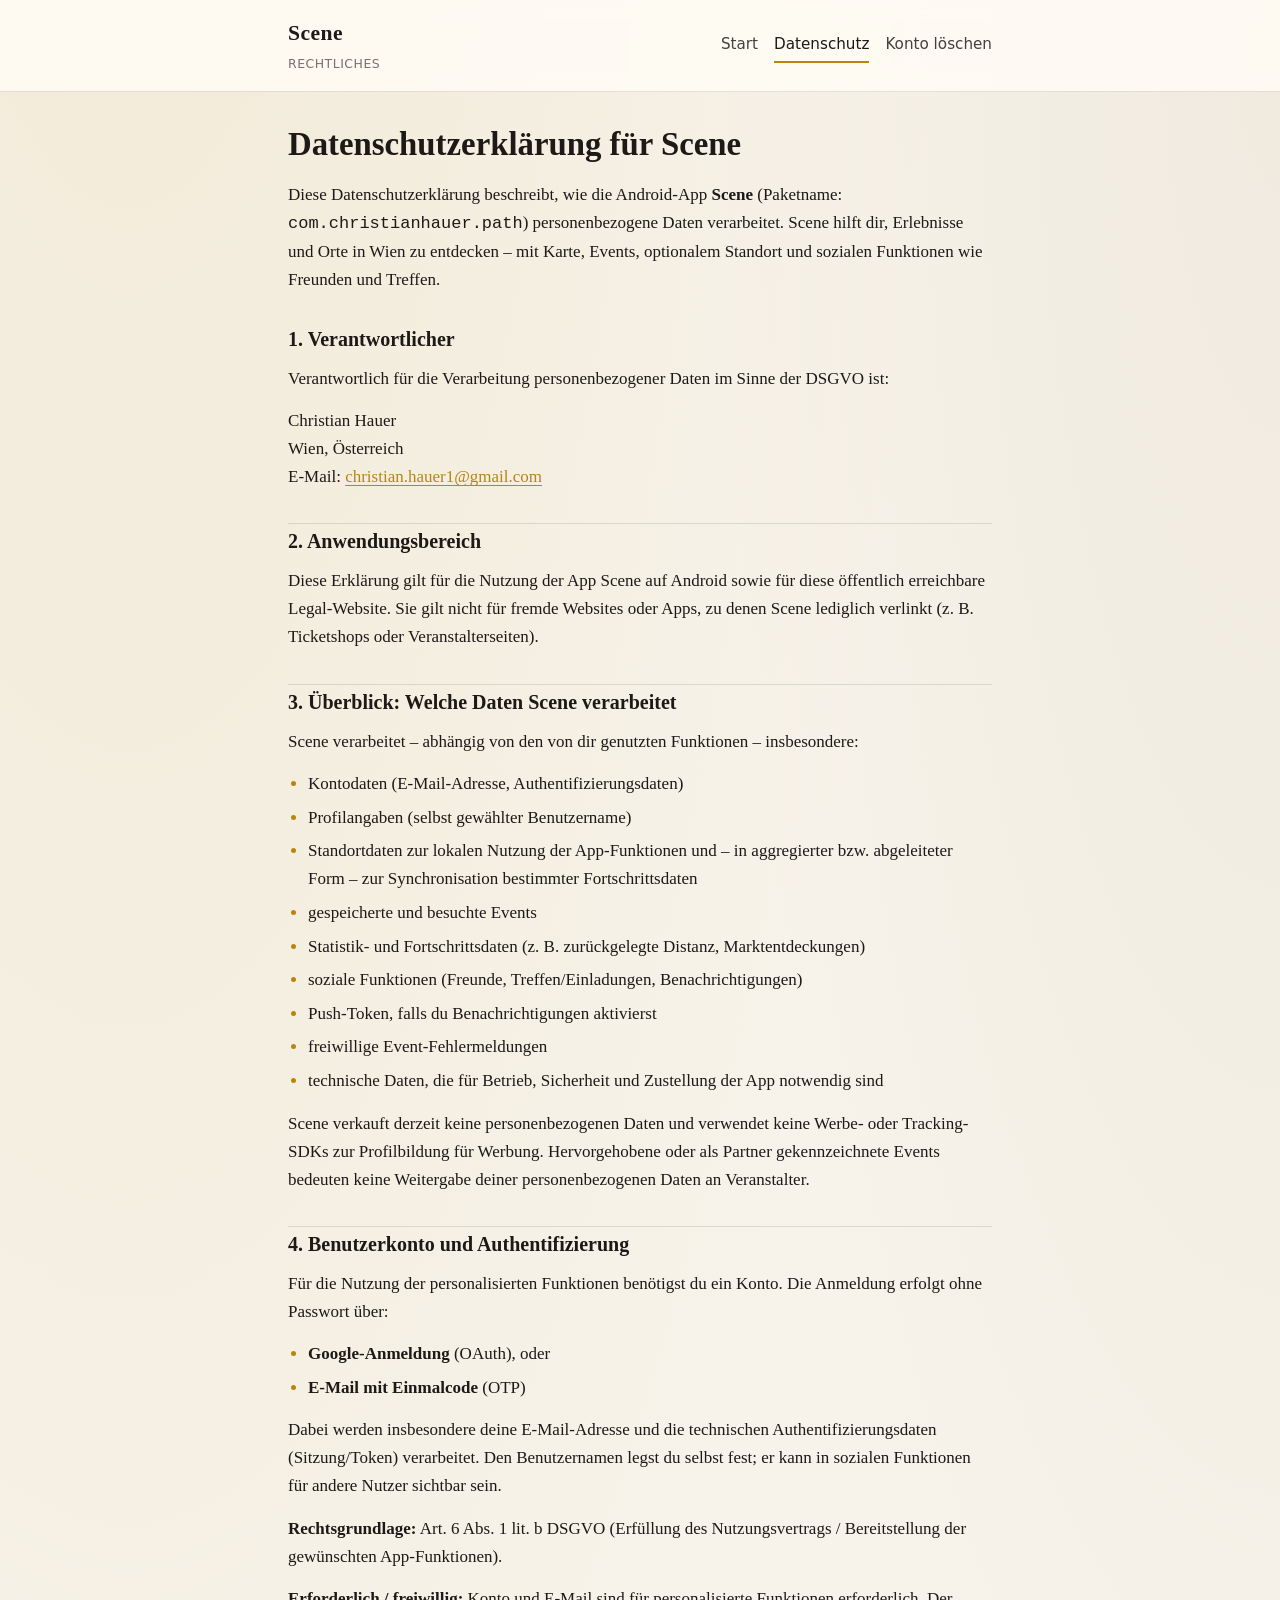
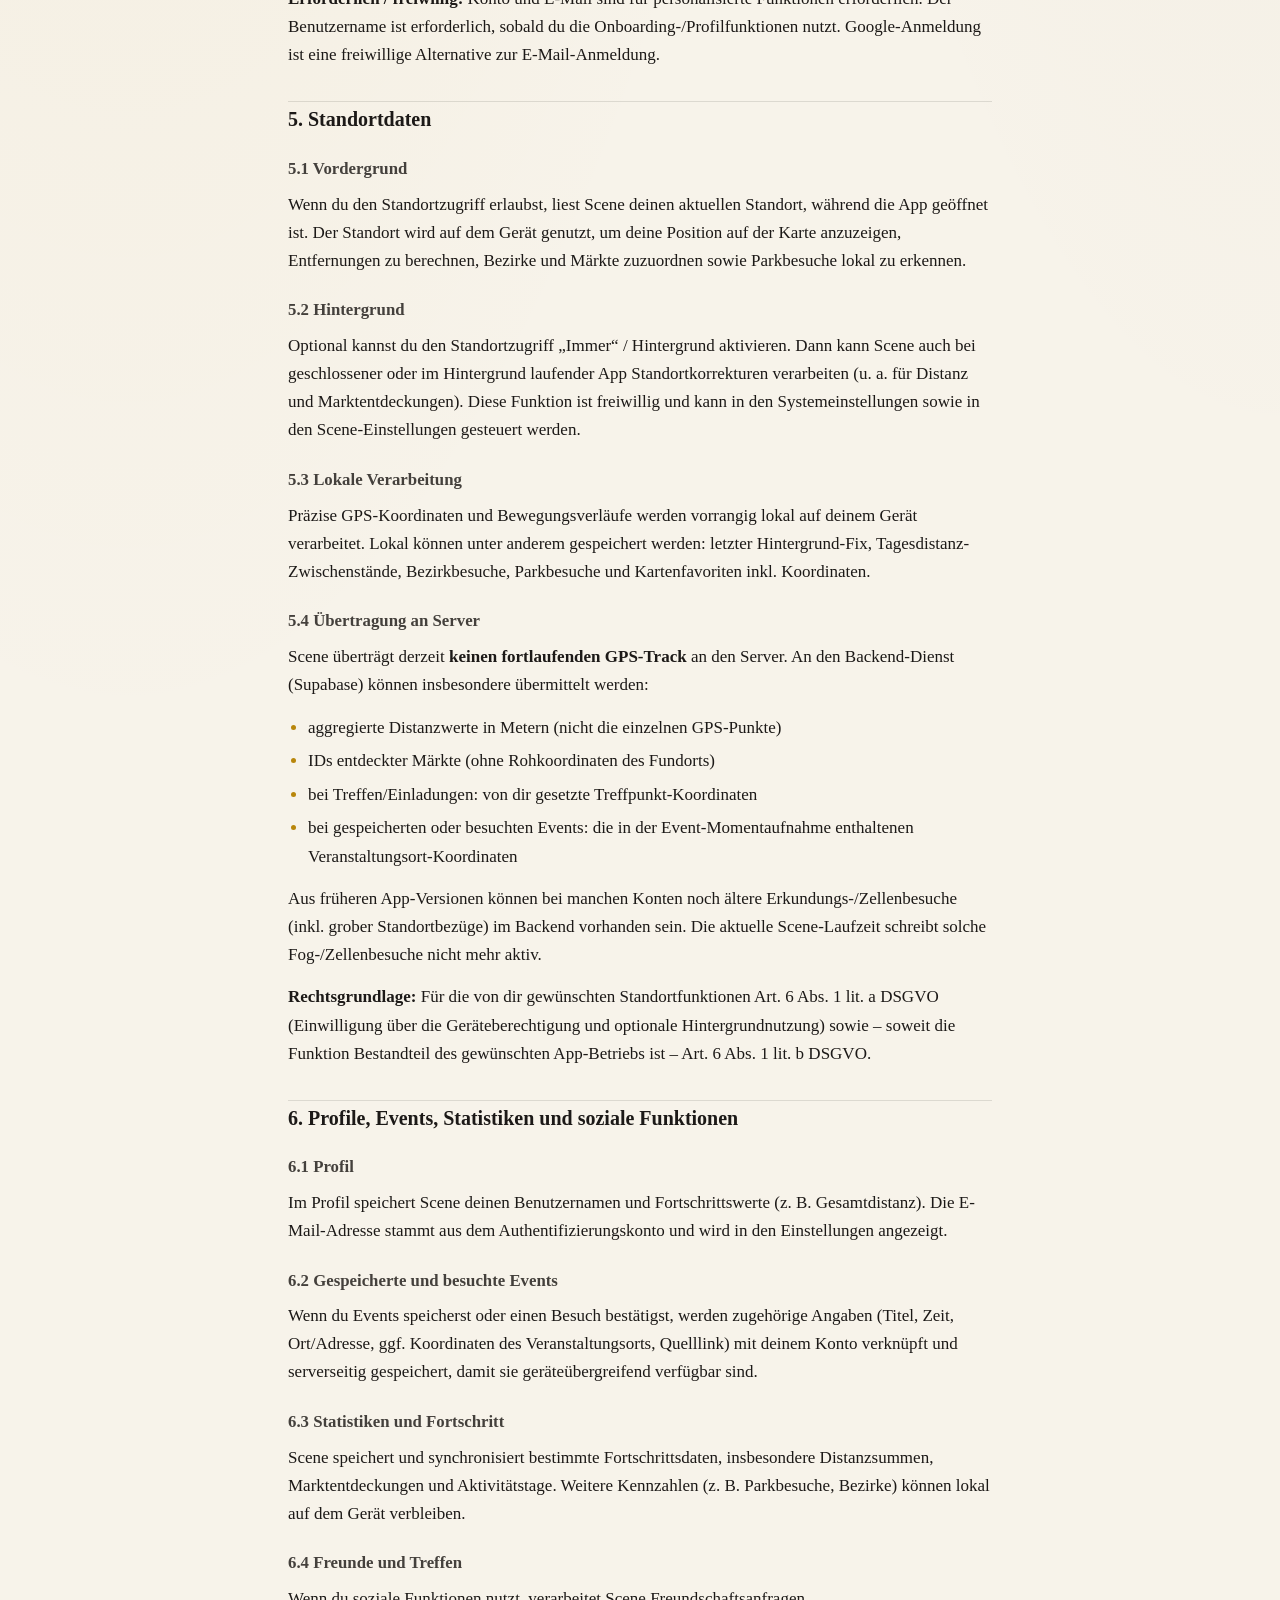
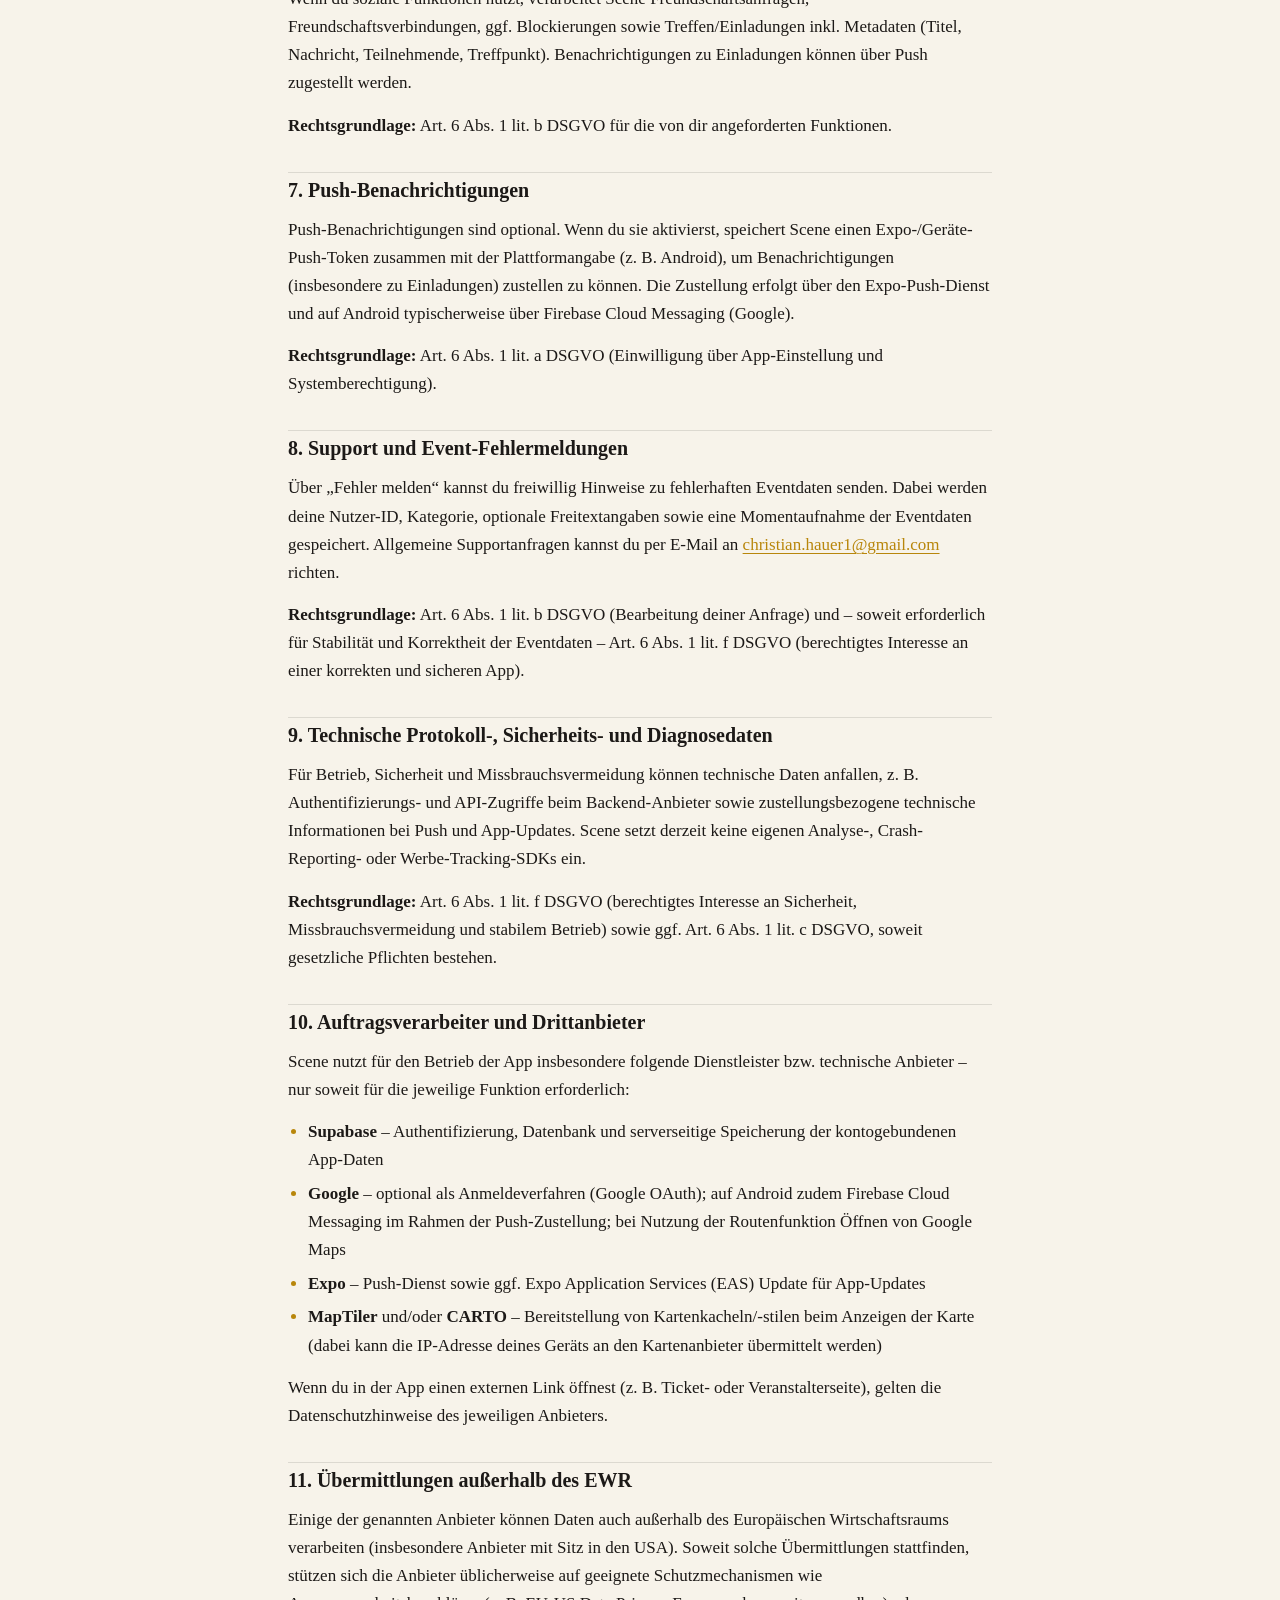
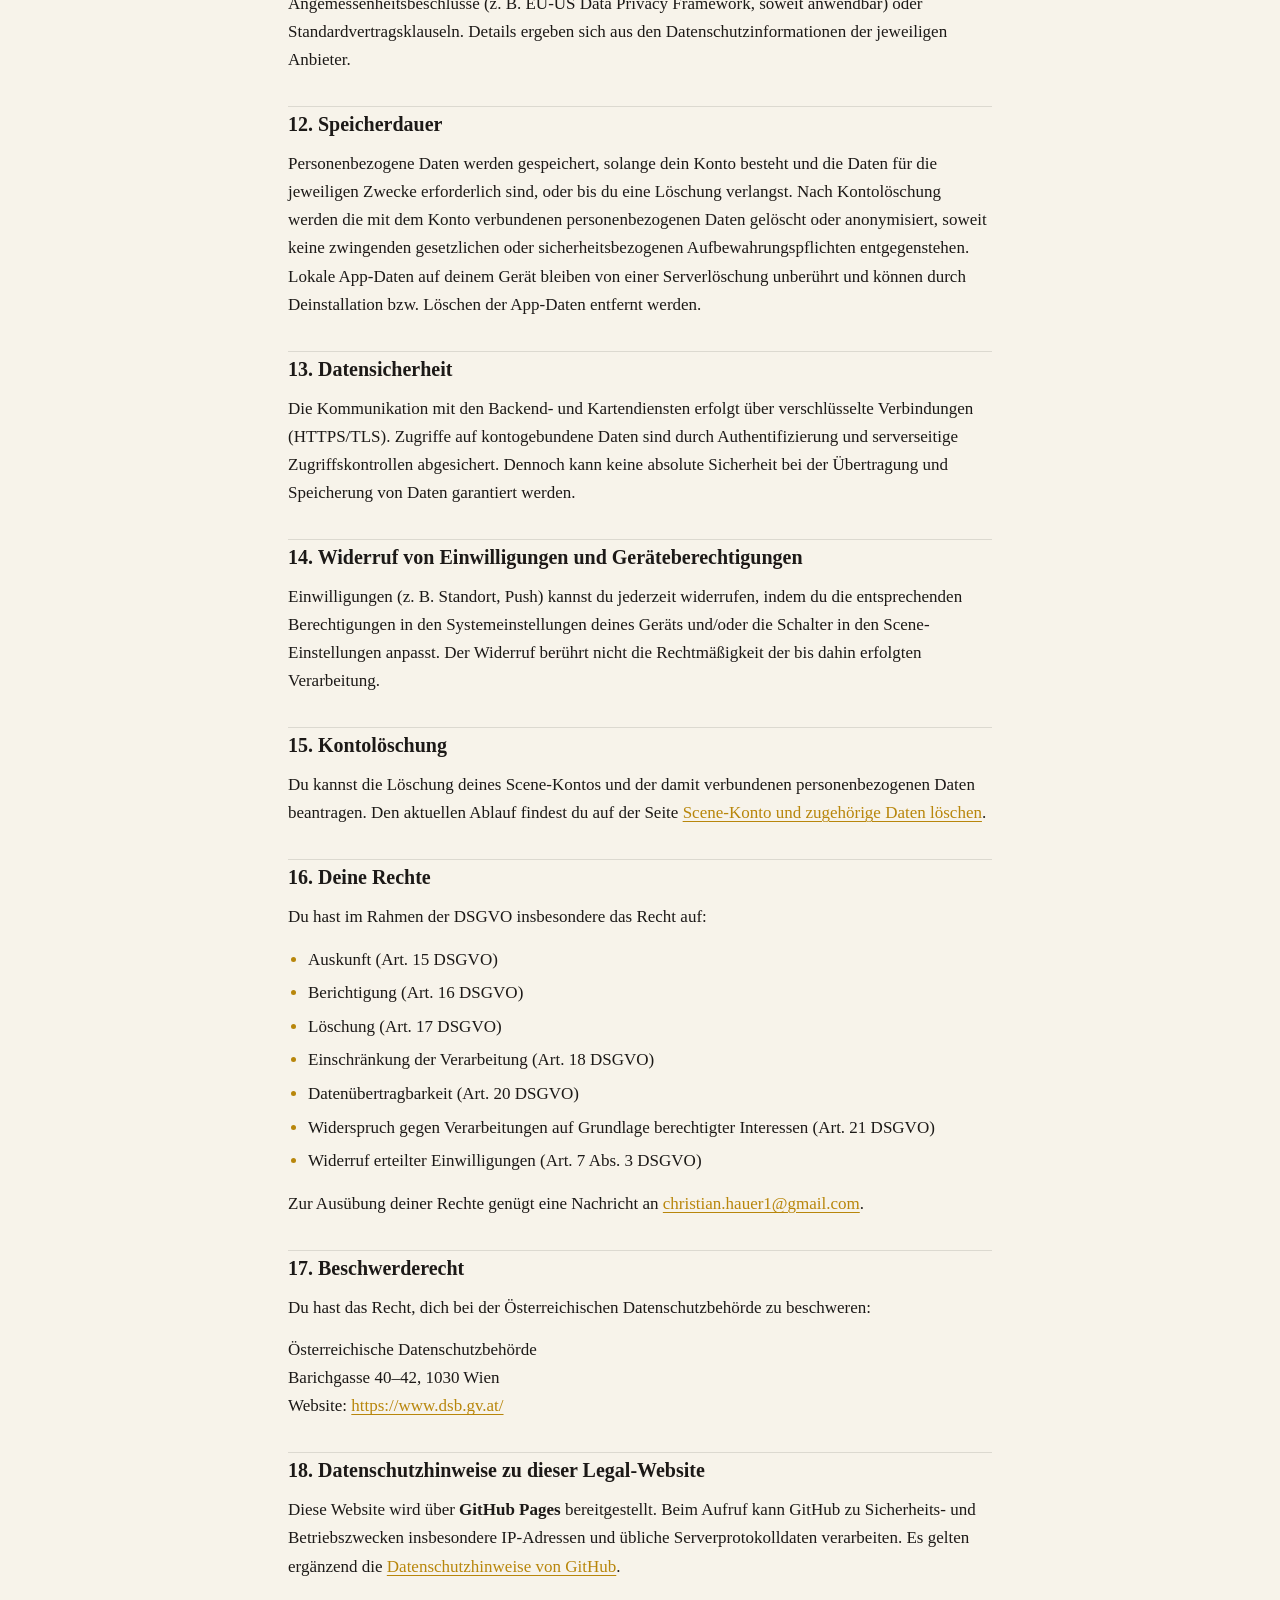
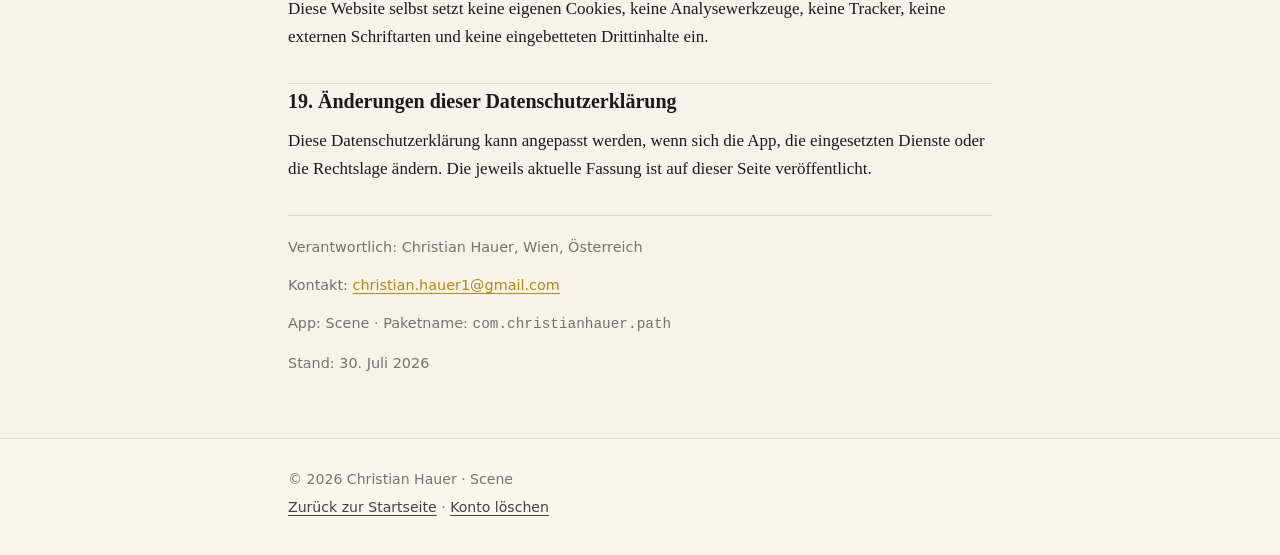
==== datenschutz/index.html @ b371e94b "docs: publish Scene legal pages Co-authored-by: Cursor <cursoragent@cursor.com>" ====
<!DOCTYPE html>
<html lang="de">
<head>
  <meta charset="utf-8">
  <meta name="viewport" content="width=device-width, initial-scale=1">
  <meta name="description" content="Datenschutzerklärung für die Android-App Scene von Christian Hauer.">
  <title>Datenschutzerklärung für Scene</title>
  <link rel="stylesheet" href="../styles.css">
</head>
<body>
  <a class="skip-link" href="#inhalt">Zum Inhalt springen</a>
  <header class="site-header">
    <div class="site-header-inner">
      <a class="brand" href="../">
        <span class="brand-name">Scene</span>
        <span class="brand-tag">Rechtliches</span>
      </a>
      <nav class="nav" aria-label="Hauptnavigation">
        <a href="../">Start</a>
        <a href="./" aria-current="page">Datenschutz</a>
        <a href="../konto-loeschen/">Konto löschen</a>
      </nav>
    </div>
  </header>

  <main id="inhalt">
    <div class="main-inner prose">
      <h1>Datenschutzerklärung für Scene</h1>

      <p>
        Diese Datenschutzerklärung beschreibt, wie die Android-App <strong>Scene</strong>
        (Paketname: <code>com.christianhauer.path</code>) personenbezogene Daten verarbeitet.
        Scene hilft dir, Erlebnisse und Orte in Wien zu entdecken – mit Karte, Events,
        optionalem Standort und sozialen Funktionen wie Freunden und Treffen.
      </p>

      <h2>1. Verantwortlicher</h2>
      <p>
        Verantwortlich für die Verarbeitung personenbezogener Daten im Sinne der DSGVO ist:
      </p>
      <p>
        Christian Hauer<br>
        Wien, Österreich<br>
        E-Mail:
        <a href="mailto:christian.hauer1@gmail.com">christian.hauer1@gmail.com</a>
      </p>

      <h2>2. Anwendungsbereich</h2>
      <p>
        Diese Erklärung gilt für die Nutzung der App Scene auf Android sowie für diese
        öffentlich erreichbare Legal-Website. Sie gilt nicht für fremde Websites oder Apps,
        zu denen Scene lediglich verlinkt (z.&nbsp;B. Ticketshops oder Veranstalterseiten).
      </p>

      <h2>3. Überblick: Welche Daten Scene verarbeitet</h2>
      <p>Scene verarbeitet – abhängig von den von dir genutzten Funktionen – insbesondere:</p>
      <ul>
        <li>Kontodaten (E-Mail-Adresse, Authentifizierungsdaten)</li>
        <li>Profilangaben (selbst gewählter Benutzername)</li>
        <li>Standortdaten zur lokalen Nutzung der App-Funktionen und – in aggregierter bzw. abgeleiteter Form – zur Synchronisation bestimmter Fortschrittsdaten</li>
        <li>gespeicherte und besuchte Events</li>
        <li>Statistik- und Fortschrittsdaten (z.&nbsp;B. zurückgelegte Distanz, Marktentdeckungen)</li>
        <li>soziale Funktionen (Freunde, Treffen/Einladungen, Benachrichtigungen)</li>
        <li>Push-Token, falls du Benachrichtigungen aktivierst</li>
        <li>freiwillige Event-Fehlermeldungen</li>
        <li>technische Daten, die für Betrieb, Sicherheit und Zustellung der App notwendig sind</li>
      </ul>
      <p>
        Scene verkauft derzeit keine personenbezogenen Daten und verwendet keine
        Werbe- oder Tracking-SDKs zur Profilbildung für Werbung. Hervorgehobene oder als
        Partner gekennzeichnete Events bedeuten keine Weitergabe deiner personenbezogenen
        Daten an Veranstalter.
      </p>

      <h2>4. Benutzerkonto und Authentifizierung</h2>
      <p>
        Für die Nutzung der personalisierten Funktionen benötigst du ein Konto. Die Anmeldung
        erfolgt ohne Passwort über:
      </p>
      <ul>
        <li><strong>Google-Anmeldung</strong> (OAuth), oder</li>
        <li><strong>E-Mail mit Einmalcode</strong> (OTP)</li>
      </ul>
      <p>
        Dabei werden insbesondere deine E-Mail-Adresse und die technischen
        Authentifizierungsdaten (Sitzung/Token) verarbeitet. Den Benutzernamen legst du selbst
        fest; er kann in sozialen Funktionen für andere Nutzer sichtbar sein.
      </p>
      <p>
        <strong>Rechtsgrundlage:</strong> Art.&nbsp;6 Abs.&nbsp;1 lit.&nbsp;b DSGVO (Erfüllung des
        Nutzungsvertrags / Bereitstellung der gewünschten App-Funktionen).
      </p>
      <p>
        <strong>Erforderlich / freiwillig:</strong> Konto und E-Mail sind für personalisierte
        Funktionen erforderlich. Der Benutzername ist erforderlich, sobald du die
        Onboarding-/Profilfunktionen nutzt. Google-Anmeldung ist eine freiwillige Alternative
        zur E-Mail-Anmeldung.
      </p>

      <h2>5. Standortdaten</h2>
      <h3>5.1 Vordergrund</h3>
      <p>
        Wenn du den Standortzugriff erlaubst, liest Scene deinen aktuellen Standort, während
        die App geöffnet ist. Der Standort wird auf dem Gerät genutzt, um deine Position auf
        der Karte anzuzeigen, Entfernungen zu berechnen, Bezirke und Märkte zuzuordnen sowie
        Parkbesuche lokal zu erkennen.
      </p>
      <h3>5.2 Hintergrund</h3>
      <p>
        Optional kannst du den Standortzugriff „Immer“ / Hintergrund aktivieren. Dann kann
        Scene auch bei geschlossener oder im Hintergrund laufender App Standortkorrekturen
        verarbeiten (u.&nbsp;a. für Distanz und Marktentdeckungen). Diese Funktion ist
        freiwillig und kann in den Systemeinstellungen sowie in den Scene-Einstellungen
        gesteuert werden.
      </p>
      <h3>5.3 Lokale Verarbeitung</h3>
      <p>
        Präzise GPS-Koordinaten und Bewegungsverläufe werden vorrangig lokal auf deinem Gerät
        verarbeitet. Lokal können unter anderem gespeichert werden: letzter Hintergrund-Fix,
        Tagesdistanz-Zwischenstände, Bezirkbesuche, Parkbesuche und Kartenfavoriten inkl.
        Koordinaten.
      </p>
      <h3>5.4 Übertragung an Server</h3>
      <p>
        Scene überträgt derzeit <strong>keinen fortlaufenden GPS-Track</strong> an den Server.
        An den Backend-Dienst (Supabase) können insbesondere übermittelt werden:
      </p>
      <ul>
        <li>aggregierte Distanzwerte in Metern (nicht die einzelnen GPS-Punkte)</li>
        <li>IDs entdeckter Märkte (ohne Rohkoordinaten des Fundorts)</li>
        <li>bei Treffen/Einladungen: von dir gesetzte Treffpunkt-Koordinaten</li>
        <li>bei gespeicherten oder besuchten Events: die in der Event-Momentaufnahme enthaltenen Veranstaltungsort-Koordinaten</li>
      </ul>
      <p>
        Aus früheren App-Versionen können bei manchen Konten noch ältere
        Erkundungs-/Zellenbesuche (inkl. grober Standortbezüge) im Backend vorhanden sein.
        Die aktuelle Scene-Laufzeit schreibt solche Fog-/Zellenbesuche nicht mehr aktiv.
      </p>
      <p>
        <strong>Rechtsgrundlage:</strong> Für die von dir gewünschten Standortfunktionen
        Art.&nbsp;6 Abs.&nbsp;1 lit.&nbsp;a DSGVO (Einwilligung über die Geräteberechtigung und
        optionale Hintergrundnutzung) sowie – soweit die Funktion Bestandteil des gewünschten
        App-Betriebs ist – Art.&nbsp;6 Abs.&nbsp;1 lit.&nbsp;b DSGVO.
      </p>

      <h2>6. Profile, Events, Statistiken und soziale Funktionen</h2>
      <h3>6.1 Profil</h3>
      <p>
        Im Profil speichert Scene deinen Benutzernamen und Fortschrittswerte (z.&nbsp;B.
        Gesamtdistanz). Die E-Mail-Adresse stammt aus dem Authentifizierungskonto und wird in
        den Einstellungen angezeigt.
      </p>
      <h3>6.2 Gespeicherte und besuchte Events</h3>
      <p>
        Wenn du Events speicherst oder einen Besuch bestätigst, werden zugehörige Angaben
        (Titel, Zeit, Ort/Adresse, ggf. Koordinaten des Veranstaltungsorts, Quelllink) mit
        deinem Konto verknüpft und serverseitig gespeichert, damit sie geräteübergreifend
        verfügbar sind.
      </p>
      <h3>6.3 Statistiken und Fortschritt</h3>
      <p>
        Scene speichert und synchronisiert bestimmte Fortschrittsdaten, insbesondere
        Distanzsummen, Marktentdeckungen und Aktivitätstage. Weitere Kennzahlen (z.&nbsp;B.
        Parkbesuche, Bezirke) können lokal auf dem Gerät verbleiben.
      </p>
      <h3>6.4 Freunde und Treffen</h3>
      <p>
        Wenn du soziale Funktionen nutzt, verarbeitet Scene Freundschaftsanfragen,
        Freundschaftsverbindungen, ggf. Blockierungen sowie Treffen/Einladungen inkl.
        Metadaten (Titel, Nachricht, Teilnehmende, Treffpunkt). Benachrichtigungen zu
        Einladungen können über Push zugestellt werden.
      </p>
      <p>
        <strong>Rechtsgrundlage:</strong> Art.&nbsp;6 Abs.&nbsp;1 lit.&nbsp;b DSGVO für die
        von dir angeforderten Funktionen.
      </p>

      <h2>7. Push-Benachrichtigungen</h2>
      <p>
        Push-Benachrichtigungen sind optional. Wenn du sie aktivierst, speichert Scene einen
        Expo-/Geräte-Push-Token zusammen mit der Plattformangabe (z.&nbsp;B. Android), um
        Benachrichtigungen (insbesondere zu Einladungen) zustellen zu können. Die
        Zustellung erfolgt über den Expo-Push-Dienst und auf Android typischerweise über
        Firebase Cloud Messaging (Google).
      </p>
      <p>
        <strong>Rechtsgrundlage:</strong> Art.&nbsp;6 Abs.&nbsp;1 lit.&nbsp;a DSGVO
        (Einwilligung über App-Einstellung und Systemberechtigung).
      </p>

      <h2>8. Support und Event-Fehlermeldungen</h2>
      <p>
        Über „Fehler melden“ kannst du freiwillig Hinweise zu fehlerhaften Eventdaten senden.
        Dabei werden deine Nutzer-ID, Kategorie, optionale Freitextangaben sowie eine
        Momentaufnahme der Eventdaten gespeichert. Allgemeine Supportanfragen kannst du per
        E-Mail an
        <a href="mailto:christian.hauer1@gmail.com">christian.hauer1@gmail.com</a>
        richten.
      </p>
      <p>
        <strong>Rechtsgrundlage:</strong> Art.&nbsp;6 Abs.&nbsp;1 lit.&nbsp;b DSGVO
        (Bearbeitung deiner Anfrage) und – soweit erforderlich für Stabilität und Korrektheit
        der Eventdaten – Art.&nbsp;6 Abs.&nbsp;1 lit.&nbsp;f DSGVO (berechtigtes Interesse an
        einer korrekten und sicheren App).
      </p>

      <h2>9. Technische Protokoll-, Sicherheits- und Diagnosedaten</h2>
      <p>
        Für Betrieb, Sicherheit und Missbrauchsvermeidung können technische Daten anfallen,
        z.&nbsp;B. Authentifizierungs- und API-Zugriffe beim Backend-Anbieter sowie
        zustellungsbezogene technische Informationen bei Push und App-Updates. Scene setzt
        derzeit keine eigenen Analyse-, Crash-Reporting- oder Werbe-Tracking-SDKs ein.
      </p>
      <p>
        <strong>Rechtsgrundlage:</strong> Art.&nbsp;6 Abs.&nbsp;1 lit.&nbsp;f DSGVO
        (berechtigtes Interesse an Sicherheit, Missbrauchsvermeidung und stabilem Betrieb)
        sowie ggf. Art.&nbsp;6 Abs.&nbsp;1 lit.&nbsp;c DSGVO, soweit gesetzliche Pflichten
        bestehen.
      </p>

      <h2>10. Auftragsverarbeiter und Drittanbieter</h2>
      <p>
        Scene nutzt für den Betrieb der App insbesondere folgende Dienstleister bzw.
        technische Anbieter – nur soweit für die jeweilige Funktion erforderlich:
      </p>
      <ul>
        <li>
          <strong>Supabase</strong> – Authentifizierung, Datenbank und serverseitige
          Speicherung der kontogebundenen App-Daten
        </li>
        <li>
          <strong>Google</strong> – optional als Anmeldeverfahren (Google OAuth); auf Android
          zudem Firebase Cloud Messaging im Rahmen der Push-Zustellung; bei Nutzung der
          Routenfunktion Öffnen von Google Maps
        </li>
        <li>
          <strong>Expo</strong> – Push-Dienst sowie ggf. Expo Application Services (EAS)
          Update für App-Updates
        </li>
        <li>
          <strong>MapTiler</strong> und/oder <strong>CARTO</strong> – Bereitstellung von
          Kartenkacheln/-stilen beim Anzeigen der Karte (dabei kann die IP-Adresse deines
          Geräts an den Kartenanbieter übermittelt werden)
        </li>
      </ul>
      <p>
        Wenn du in der App einen externen Link öffnest (z.&nbsp;B. Ticket- oder
        Veranstalterseite), gelten die Datenschutzhinweise des jeweiligen Anbieters.
      </p>

      <h2>11. Übermittlungen außerhalb des EWR</h2>
      <p>
        Einige der genannten Anbieter können Daten auch außerhalb des Europäischen
        Wirtschaftsraums verarbeiten (insbesondere Anbieter mit Sitz in den USA). Soweit
        solche Übermittlungen stattfinden, stützen sich die Anbieter üblicherweise auf
        geeignete Schutzmechanismen wie Angemessenheitsbeschlüsse (z.&nbsp;B. EU-US Data
        Privacy Framework, soweit anwendbar) oder Standardvertragsklauseln. Details ergeben
        sich aus den Datenschutzinformationen der jeweiligen Anbieter.
      </p>

      <h2>12. Speicherdauer</h2>
      <p>
        Personenbezogene Daten werden gespeichert, solange dein Konto besteht und die Daten
        für die jeweiligen Zwecke erforderlich sind, oder bis du eine Löschung verlangst.
        Nach Kontolöschung werden die mit dem Konto verbundenen personenbezogenen Daten
        gelöscht oder anonymisiert, soweit keine zwingenden gesetzlichen oder
        sicherheitsbezogenen Aufbewahrungspflichten entgegenstehen. Lokale App-Daten auf
        deinem Gerät bleiben von einer Serverlöschung unberührt und können durch
        Deinstallation bzw. Löschen der App-Daten entfernt werden.
      </p>

      <h2>13. Datensicherheit</h2>
      <p>
        Die Kommunikation mit den Backend- und Kartendiensten erfolgt über verschlüsselte
        Verbindungen (HTTPS/TLS). Zugriffe auf kontogebundene Daten sind durch
        Authentifizierung und serverseitige Zugriffskontrollen abgesichert. Dennoch kann
        keine absolute Sicherheit bei der Übertragung und Speicherung von Daten garantiert
        werden.
      </p>

      <h2>14. Widerruf von Einwilligungen und Geräteberechtigungen</h2>
      <p>
        Einwilligungen (z.&nbsp;B. Standort, Push) kannst du jederzeit widerrufen, indem du
        die entsprechenden Berechtigungen in den Systemeinstellungen deines Geräts und/oder
        die Schalter in den Scene-Einstellungen anpasst. Der Widerruf berührt nicht die
        Rechtmäßigkeit der bis dahin erfolgten Verarbeitung.
      </p>

      <h2>15. Kontolöschung</h2>
      <p>
        Du kannst die Löschung deines Scene-Kontos und der damit verbundenen
        personenbezogenen Daten beantragen. Den aktuellen Ablauf findest du auf der Seite
        <a href="../konto-loeschen/">Scene-Konto und zugehörige Daten löschen</a>.
      </p>

      <h2>16. Deine Rechte</h2>
      <p>Du hast im Rahmen der DSGVO insbesondere das Recht auf:</p>
      <ul>
        <li>Auskunft (Art.&nbsp;15 DSGVO)</li>
        <li>Berichtigung (Art.&nbsp;16 DSGVO)</li>
        <li>Löschung (Art.&nbsp;17 DSGVO)</li>
        <li>Einschränkung der Verarbeitung (Art.&nbsp;18 DSGVO)</li>
        <li>Datenübertragbarkeit (Art.&nbsp;20 DSGVO)</li>
        <li>Widerspruch gegen Verarbeitungen auf Grundlage berechtigter Interessen (Art.&nbsp;21 DSGVO)</li>
        <li>Widerruf erteilter Einwilligungen (Art.&nbsp;7 Abs.&nbsp;3 DSGVO)</li>
      </ul>
      <p>
        Zur Ausübung deiner Rechte genügt eine Nachricht an
        <a href="mailto:christian.hauer1@gmail.com">christian.hauer1@gmail.com</a>.
      </p>

      <h2>17. Beschwerderecht</h2>
      <p>
        Du hast das Recht, dich bei der Österreichischen Datenschutzbehörde zu beschweren:
      </p>
      <p>
        Österreichische Datenschutzbehörde<br>
        Barichgasse 40–42, 1030 Wien<br>
        Website:
        <a href="https://www.dsb.gv.at/" rel="noopener noreferrer">https://www.dsb.gv.at/</a>
      </p>

      <h2>18. Datenschutzhinweise zu dieser Legal-Website</h2>
      <p>
        Diese Website wird über <strong>GitHub Pages</strong> bereitgestellt. Beim Aufruf
        kann GitHub zu Sicherheits- und Betriebszwecken insbesondere IP-Adressen und
        übliche Serverprotokolldaten verarbeiten. Es gelten ergänzend die
        <a href="https://docs.github.com/en/site-policy/privacy-policies/github-general-privacy-statement" rel="noopener noreferrer">Datenschutzhinweise von GitHub</a>.
      </p>
      <p>
        Diese Website selbst setzt keine eigenen Cookies, keine Analysewerkzeuge, keine
        Tracker, keine externen Schriftarten und keine eingebetteten Drittinhalte ein.
      </p>

      <h2>19. Änderungen dieser Datenschutzerklärung</h2>
      <p>
        Diese Datenschutzerklärung kann angepasst werden, wenn sich die App, die
        eingesetzten Dienste oder die Rechtslage ändern. Die jeweils aktuelle Fassung ist
        auf dieser Seite veröffentlicht.
      </p>

      <div class="meta">
        <p>Verantwortlich: Christian Hauer, Wien, Österreich</p>
        <p>Kontakt: <a href="mailto:christian.hauer1@gmail.com">christian.hauer1@gmail.com</a></p>
        <p>App: Scene · Paketname: <code>com.christianhauer.path</code></p>
        <p>Stand: 30. Juli 2026</p>
      </div>
    </div>
  </main>

  <footer class="site-footer">
    <div class="site-footer-inner">
      <p>© 2026 Christian Hauer · Scene</p>
      <p><a href="../">Zurück zur Startseite</a> · <a href="../konto-loeschen/">Konto löschen</a></p>
    </div>
  </footer>
</body>
</html>
---- styles.css ----
:root {
  --bg: #f7f3ea;
  --bg-card: #fffcf5;
  --text: #1c1917;
  --text-secondary: #44403c;
  --text-muted: #78716c;
  --accent: #b8860b;
  --accent-soft: rgba(184, 134, 11, 0.12);
  --border: rgba(28, 25, 23, 0.12);
  --max: 44rem;
  --radius: 14px;
}

*,
*::before,
*::after {
  box-sizing: border-box;
}

html {
  color-scheme: light;
}

body {
  margin: 0;
  min-height: 100vh;
  font-family: Georgia, "Times New Roman", Times, serif;
  font-size: 1.0625rem;
  line-height: 1.65;
  color: var(--text);
  background:
    radial-gradient(ellipse 120% 80% at 10% -10%, rgba(184, 134, 11, 0.09), transparent 55%),
    radial-gradient(ellipse 90% 60% at 100% 0%, rgba(120, 90, 40, 0.06), transparent 50%),
    var(--bg);
}

a {
  color: var(--accent);
  text-underline-offset: 0.18em;
}

a:hover,
a:focus-visible {
  color: #8a6500;
}

a:focus-visible {
  outline: 2px solid var(--accent);
  outline-offset: 3px;
}

.skip-link {
  position: absolute;
  left: -9999px;
  top: 0;
  z-index: 100;
  padding: 0.75rem 1rem;
  background: var(--text);
  color: #fff;
}

.skip-link:focus {
  left: 1rem;
  top: 1rem;
}

.site-header {
  border-bottom: 1px solid var(--border);
  background: rgba(255, 252, 245, 0.88);
  backdrop-filter: blur(8px);
}

.site-header-inner,
.site-footer-inner,
.main-inner {
  width: min(100% - 2rem, var(--max));
  margin-inline: auto;
}

.site-header-inner {
  display: flex;
  flex-wrap: wrap;
  align-items: center;
  justify-content: space-between;
  gap: 0.75rem 1.25rem;
  padding: 1rem 0;
}

.brand {
  display: inline-flex;
  flex-direction: column;
  gap: 0.15rem;
  text-decoration: none;
  color: inherit;
}

.brand-name {
  font-size: 1.35rem;
  font-weight: 700;
  letter-spacing: 0.02em;
  color: var(--text);
}

.brand-tag {
  font-family: system-ui, -apple-system, "Segoe UI", sans-serif;
  font-size: 0.78rem;
  color: var(--text-muted);
  letter-spacing: 0.04em;
  text-transform: uppercase;
}

.nav {
  display: flex;
  flex-wrap: wrap;
  gap: 0.35rem 1rem;
  font-family: system-ui, -apple-system, "Segoe UI", sans-serif;
  font-size: 0.95rem;
}

.nav a {
  color: var(--text-secondary);
  text-decoration: none;
  padding: 0.25rem 0;
  border-bottom: 2px solid transparent;
}

.nav a:hover,
.nav a:focus-visible,
.nav a[aria-current="page"] {
  color: var(--text);
  border-bottom-color: var(--accent);
}

main {
  padding: 2rem 0 3rem;
}

.hero {
  margin-bottom: 1.75rem;
}

.hero h1 {
  margin: 0 0 0.6rem;
  font-size: clamp(1.75rem, 4vw, 2.35rem);
  line-height: 1.2;
  font-weight: 700;
}

.lead {
  margin: 0;
  font-size: 1.125rem;
  color: var(--text-secondary);
  max-width: 38rem;
}

.card-list {
  list-style: none;
  margin: 0;
  padding: 0;
  display: grid;
  gap: 1rem;
}

.card {
  display: block;
  padding: 1.25rem 1.35rem;
  background: var(--bg-card);
  border: 1px solid var(--border);
  border-radius: var(--radius);
  text-decoration: none;
  color: inherit;
  box-shadow: 0 1px 0 rgba(28, 25, 23, 0.03);
}

.card:hover,
.card:focus-visible {
  border-color: rgba(184, 134, 11, 0.45);
  background: #fff;
}

.card h2 {
  margin: 0 0 0.4rem;
  font-size: 1.2rem;
}

.card p {
  margin: 0;
  color: var(--text-secondary);
  font-size: 1rem;
}

.meta {
  margin-top: 2rem;
  padding-top: 1.25rem;
  border-top: 1px solid var(--border);
  font-family: system-ui, -apple-system, "Segoe UI", sans-serif;
  font-size: 0.9rem;
  color: var(--text-muted);
}

.meta p {
  margin: 0.35rem 0;
}

.prose h1 {
  margin: 0 0 1rem;
  font-size: clamp(1.55rem, 3.5vw, 2.05rem);
  line-height: 1.25;
}

.prose h2 {
  margin: 2rem 0 0.75rem;
  font-size: 1.25rem;
  line-height: 1.35;
  padding-top: 0.25rem;
  border-top: 1px solid var(--border);
}

.prose h2:first-of-type {
  border-top: 0;
  padding-top: 0;
}

.prose h3 {
  margin: 1.35rem 0 0.5rem;
  font-size: 1.05rem;
  color: var(--text-secondary);
}

.prose p,
.prose ul,
.prose ol {
  margin: 0 0 0.9rem;
}

.prose ul,
.prose ol {
  padding-left: 1.25rem;
}

.prose li {
  margin-bottom: 0.35rem;
}

.prose li::marker {
  color: var(--accent);
}

.note {
  margin: 1.25rem 0;
  padding: 1rem 1.1rem;
  background: var(--accent-soft);
  border-left: 3px solid var(--accent);
  border-radius: 0 var(--radius) var(--radius) 0;
}

.note p {
  margin: 0;
}

.steps {
  counter-reset: step;
  list-style: none;
  padding: 0;
  margin: 1.25rem 0;
}

.steps li {
  position: relative;
  margin-bottom: 1rem;
  padding: 1rem 1rem 1rem 3.25rem;
  background: var(--bg-card);
  border: 1px solid var(--border);
  border-radius: var(--radius);
}

.steps li::before {
  counter-increment: step;
  content: counter(step);
  position: absolute;
  left: 0.9rem;
  top: 1rem;
  width: 1.7rem;
  height: 1.7rem;
  display: grid;
  place-items: center;
  border-radius: 999px;
  background: var(--accent-soft);
  color: #8a6500;
  font-family: system-ui, -apple-system, "Segoe UI", sans-serif;
  font-size: 0.85rem;
  font-weight: 700;
}

.mailto-wrap {
  margin: 1.5rem 0 0.5rem;
}

.mailto-btn {
  display: inline-flex;
  align-items: center;
  justify-content: center;
  gap: 0.5rem;
  min-height: 3rem;
  padding: 0.75rem 1.35rem;
  border-radius: 999px;
  background: var(--text);
  color: #fffcf5 !important;
  text-decoration: none;
  font-family: system-ui, -apple-system, "Segoe UI", sans-serif;
  font-size: 1rem;
  font-weight: 600;
}

.mailto-btn:hover,
.mailto-btn:focus-visible {
  background: #000;
  color: #fff !important;
}

.site-footer {
  border-top: 1px solid var(--border);
  padding: 1.5rem 0 2rem;
  font-family: system-ui, -apple-system, "Segoe UI", sans-serif;
  font-size: 0.88rem;
  color: var(--text-muted);
  background: rgba(255, 252, 245, 0.55);
}

.site-footer p {
  margin: 0.3rem 0;
}

.site-footer a {
  color: var(--text-secondary);
}

@media (max-width: 520px) {
  .site-header-inner {
    flex-direction: column;
    align-items: flex-start;
  }

  .mailto-btn {
    width: 100%;
  }
}
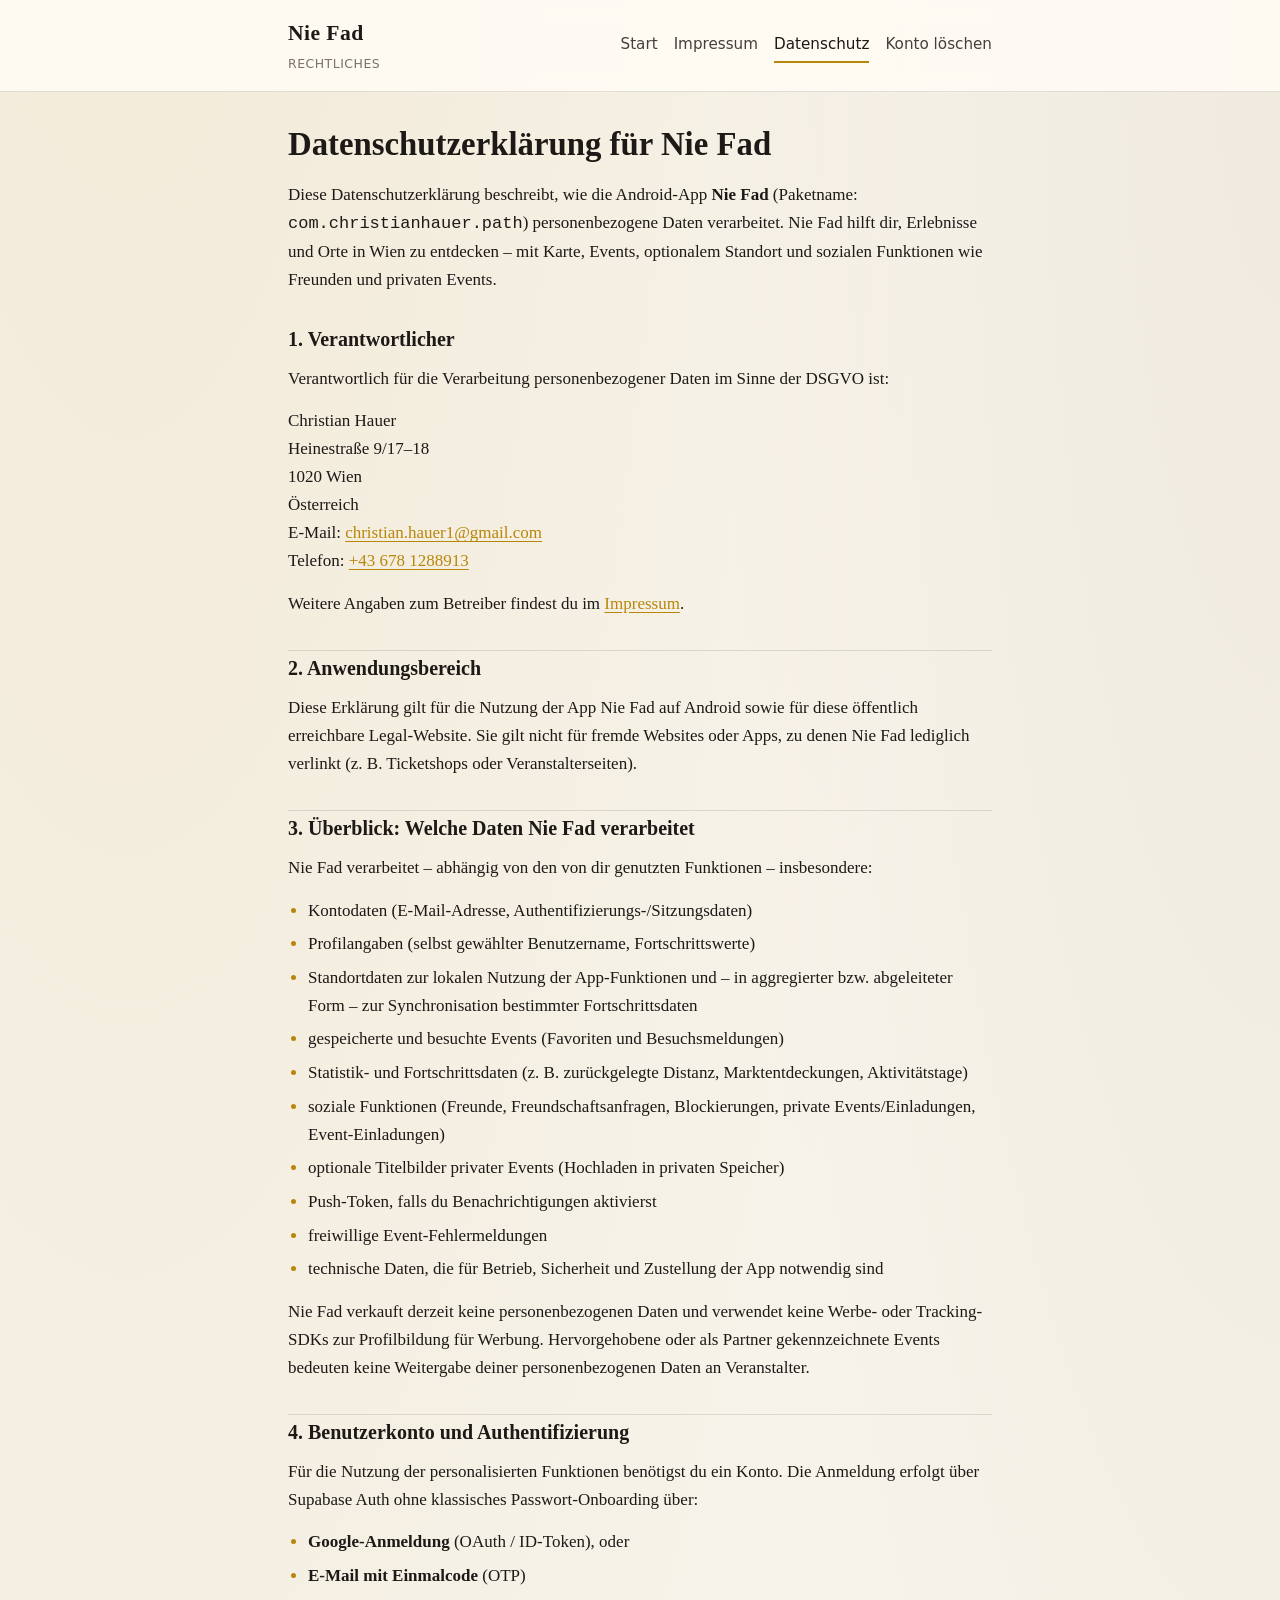
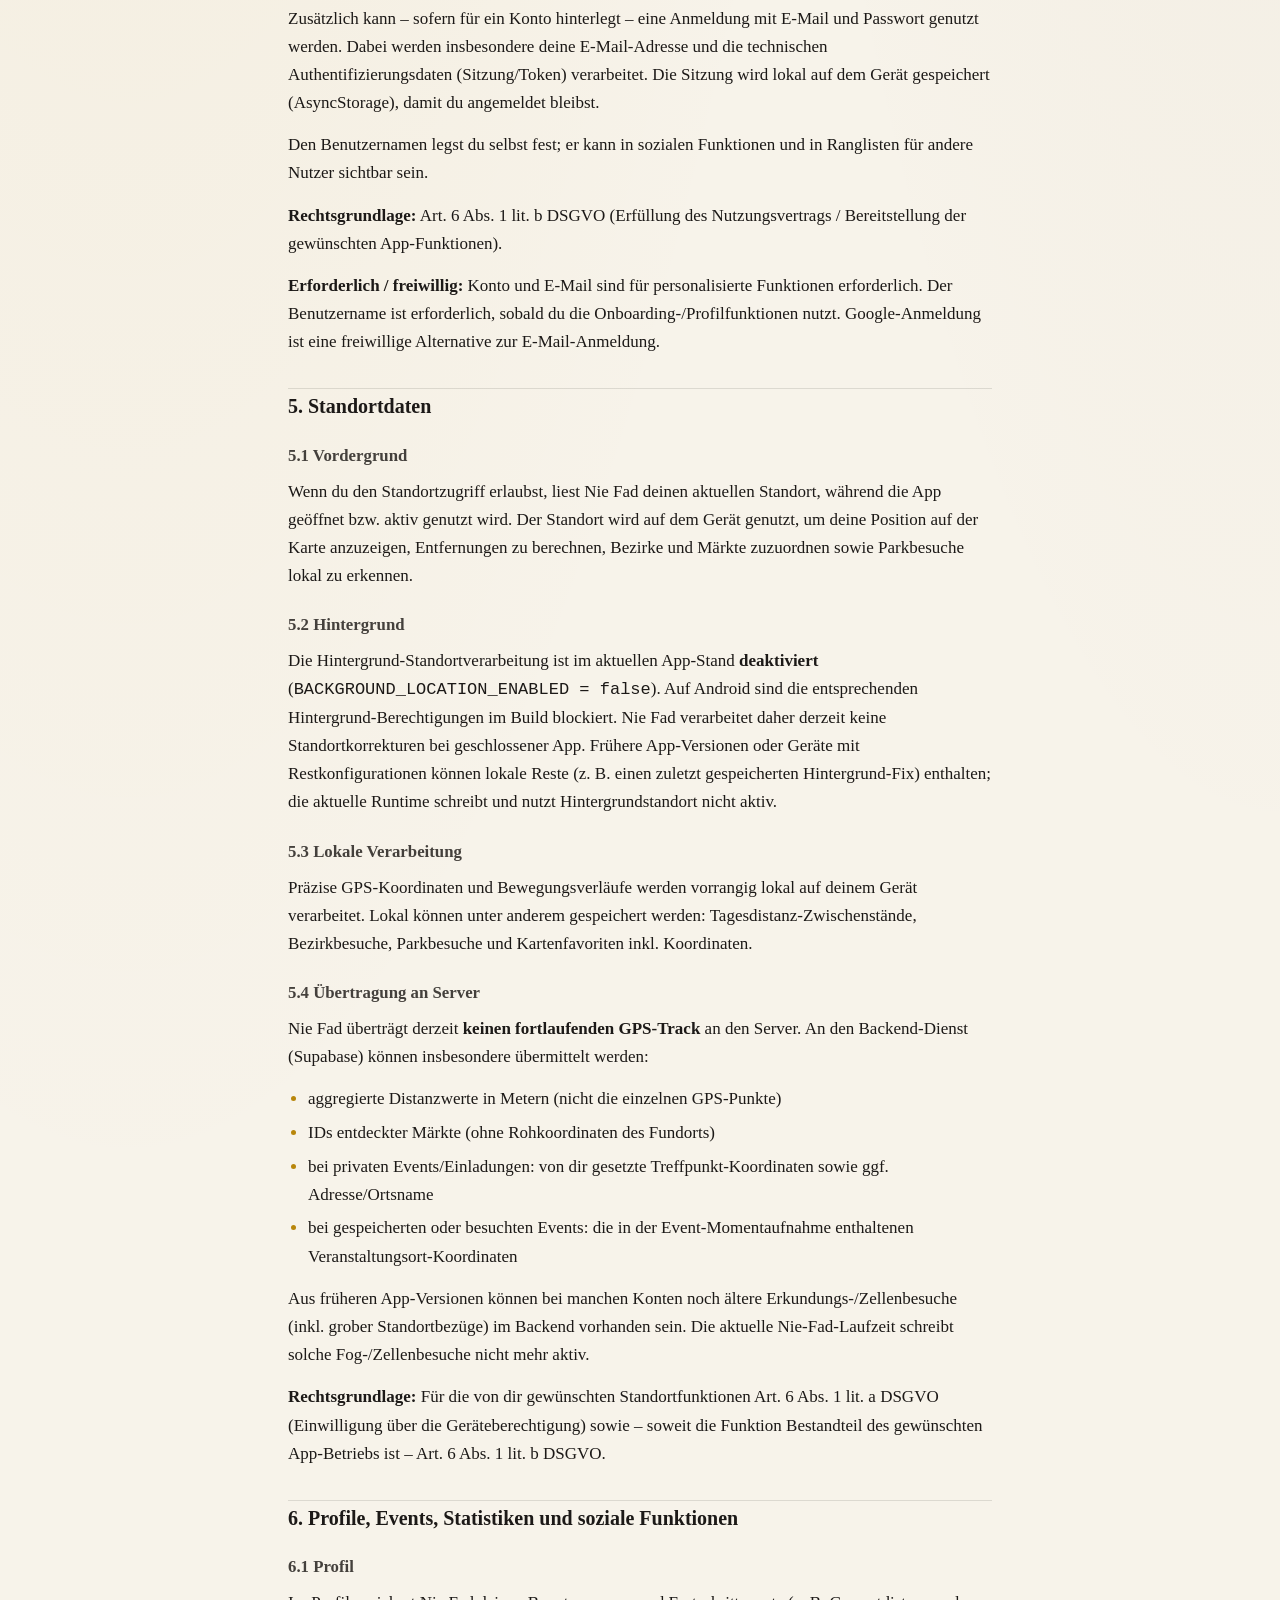
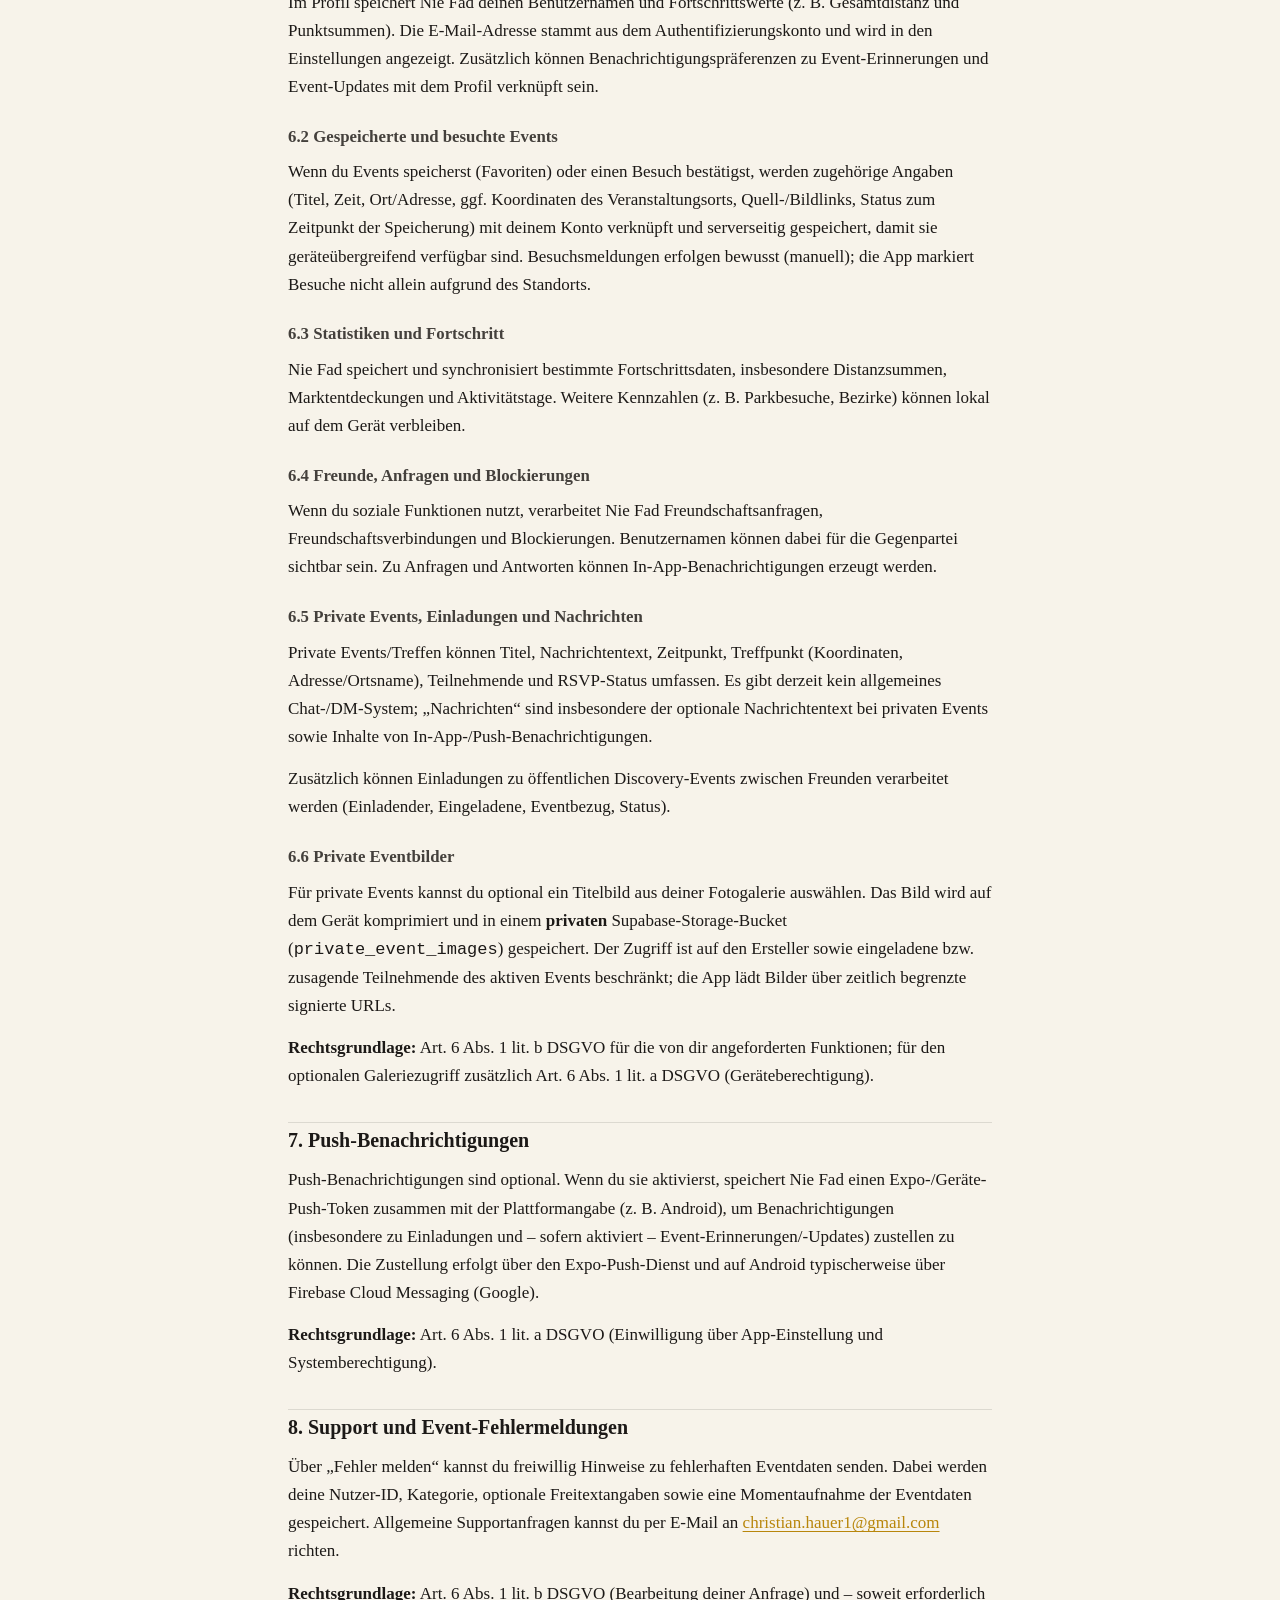
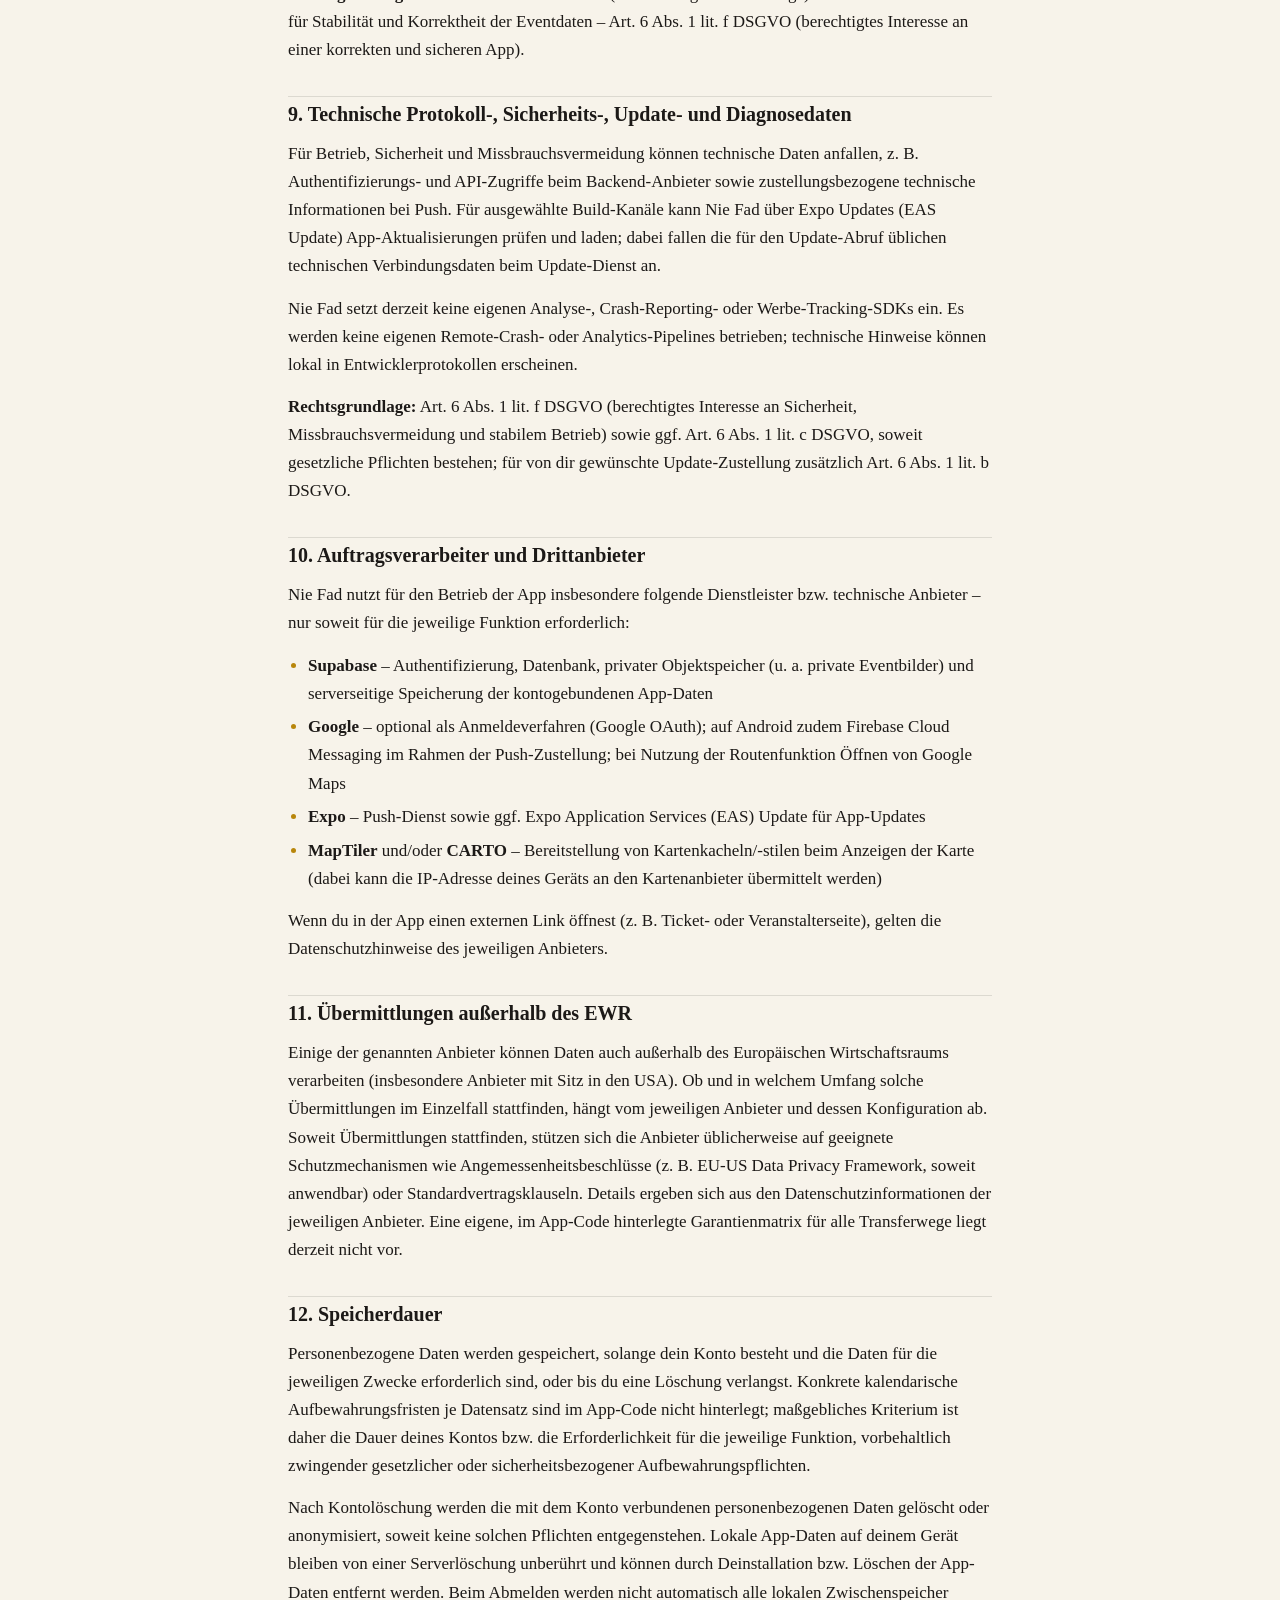
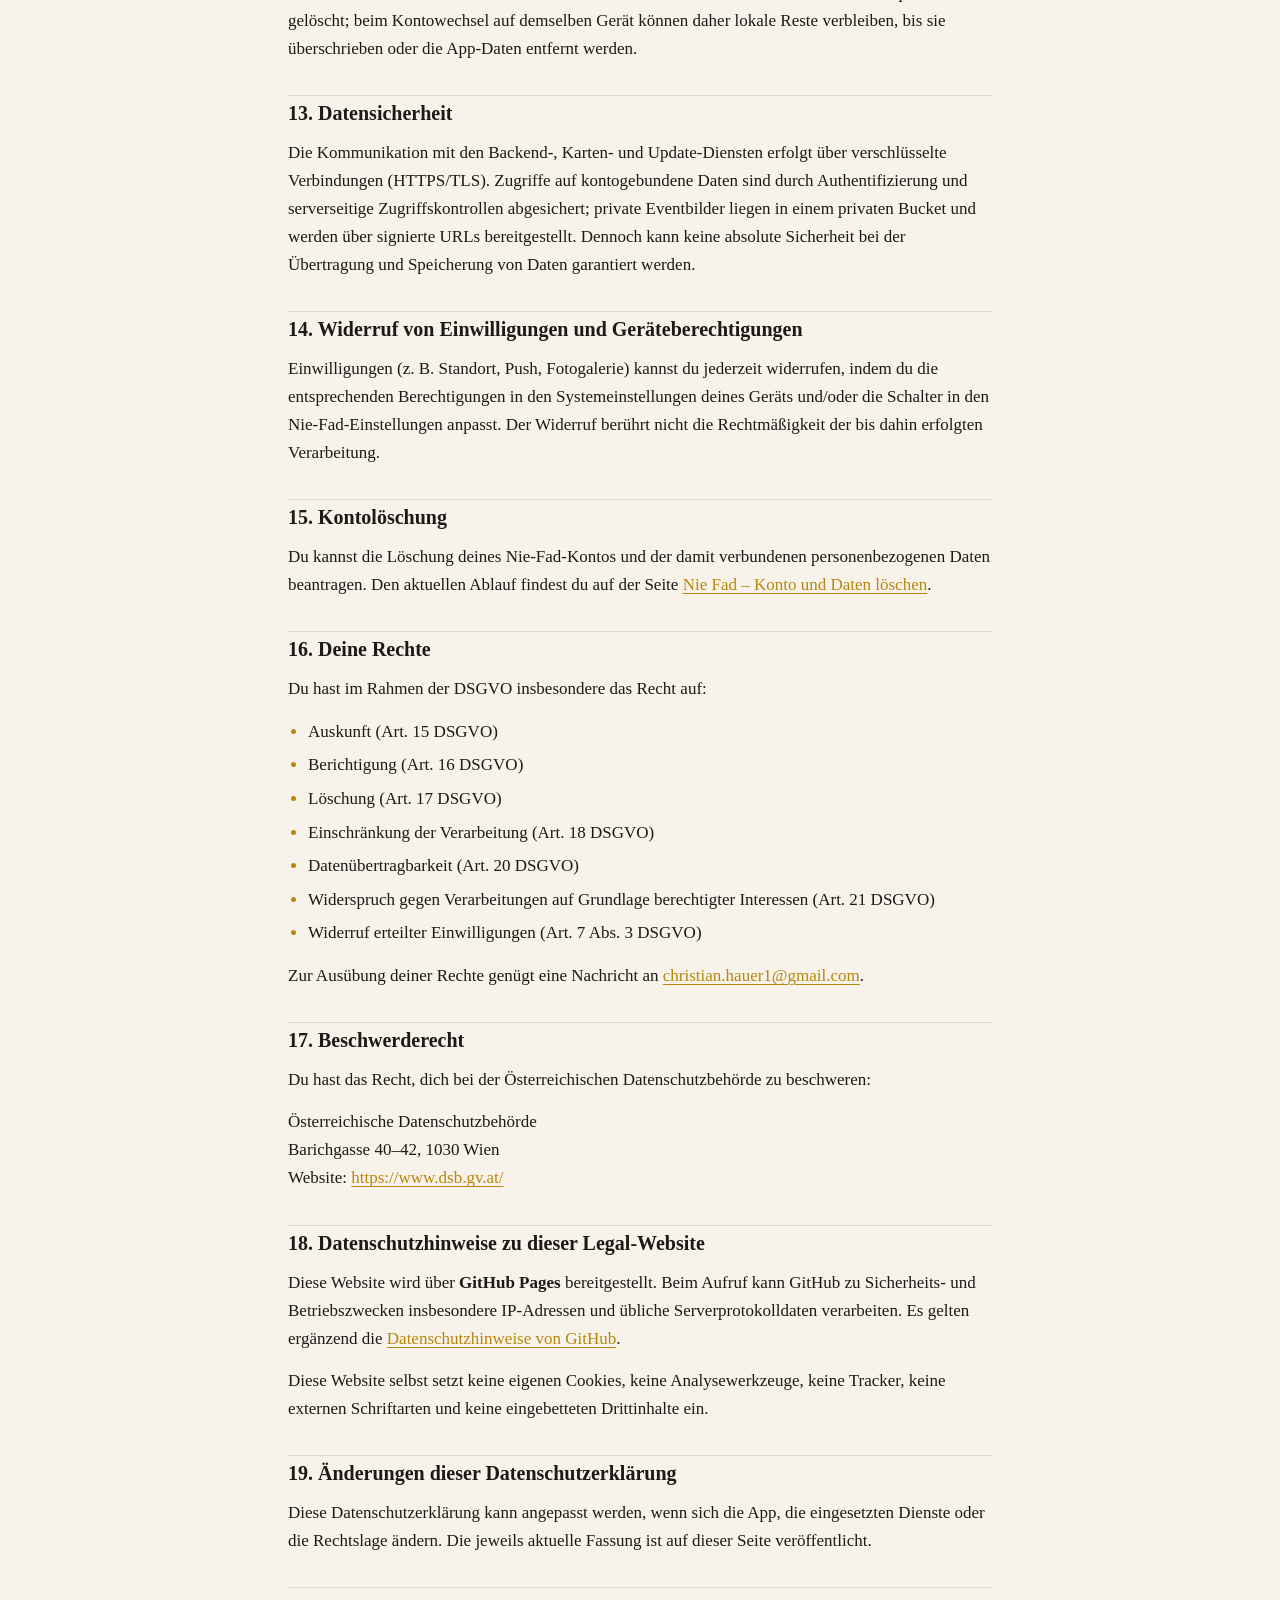
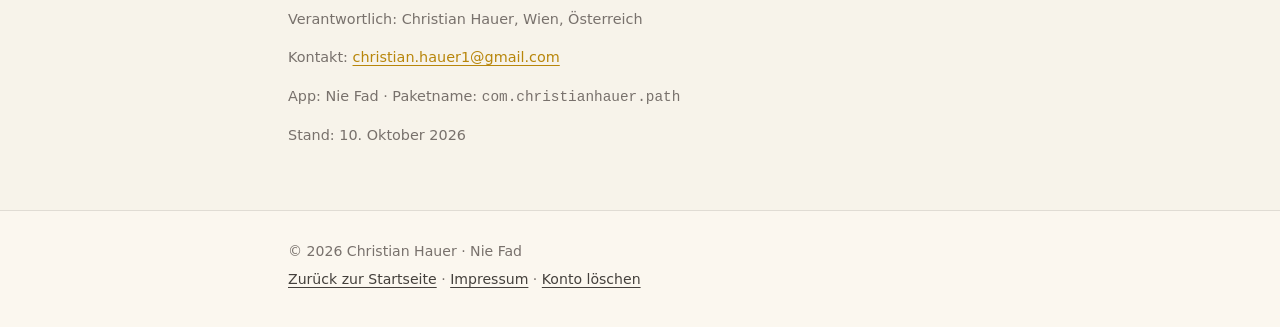
==== commit c7b630b3: "Publish Nie Fad Impressum and updated privacy pages. Align operator disclosure and privacy text with" ====
--- a/datenschutz/index.html
+++ b/datenschutz/index.html
@@ -3,8 +3,8 @@
 <head>
   <meta charset="utf-8">
   <meta name="viewport" content="width=device-width, initial-scale=1">
-  <meta name="description" content="Datenschutzerklärung für die Android-App Scene von Christian Hauer.">
-  <title>Datenschutzerklärung für Scene</title>
+  <meta name="description" content="Datenschutzerklärung für die Android-App Nie Fad von Christian Hauer.">
+  <title>Datenschutzerklärung – Nie Fad</title>
   <link rel="stylesheet" href="../styles.css">
 </head>
 <body>
@@ -12,11 +12,12 @@
   <header class="site-header">
     <div class="site-header-inner">
       <a class="brand" href="../">
-        <span class="brand-name">Scene</span>
+        <span class="brand-name">Nie Fad</span>
         <span class="brand-tag">Rechtliches</span>
       </a>
       <nav class="nav" aria-label="Hauptnavigation">
         <a href="../">Start</a>
+        <a href="../impressum/">Impressum</a>
         <a href="./" aria-current="page">Datenschutz</a>
         <a href="../konto-loeschen/">Konto löschen</a>
       </nav>
@@ -25,163 +26,218 @@
 
   <main id="inhalt">
     <div class="main-inner prose">
-      <h1>Datenschutzerklärung für Scene</h1>
-
-      <p>
-        Diese Datenschutzerklärung beschreibt, wie die Android-App <strong>Scene</strong>
-        (Paketname: <code>com.christianhauer.path</code>) personenbezogene Daten verarbeitet.
-        Scene hilft dir, Erlebnisse und Orte in Wien zu entdecken – mit Karte, Events,
-        optionalem Standort und sozialen Funktionen wie Freunden und Treffen.
+      <h1>Datenschutzerklärung für Nie Fad</h1>
+
+      <p>
+        Diese Datenschutzerklärung beschreibt, wie die Android-App
+        <strong>Nie Fad</strong> (Paketname: <code>com.christianhauer.path</code>)
+        personenbezogene Daten verarbeitet. Nie Fad hilft dir, Erlebnisse und Orte
+        in Wien zu entdecken – mit Karte, Events, optionalem Standort und sozialen
+        Funktionen wie Freunden und privaten Events.
       </p>
 
       <h2>1. Verantwortlicher</h2>
       <p>
-        Verantwortlich für die Verarbeitung personenbezogener Daten im Sinne der DSGVO ist:
+        Verantwortlich für die Verarbeitung personenbezogener Daten im Sinne der
+        DSGVO ist:
       </p>
       <p>
         Christian Hauer<br>
-        Wien, Österreich<br>
+        Heinestraße 9/17–18<br>
+        1020 Wien<br>
+        Österreich<br>
         E-Mail:
-        <a href="mailto:christian.hauer1@gmail.com">christian.hauer1@gmail.com</a>
+        <a href="mailto:christian.hauer1@gmail.com">christian.hauer1@gmail.com</a><br>
+        Telefon:
+        <a href="tel:+436781288913">+43 678 1288913</a>
+      </p>
+      <p>
+        Weitere Angaben zum Betreiber findest du im
+        <a href="../impressum/">Impressum</a>.
       </p>
 
       <h2>2. Anwendungsbereich</h2>
       <p>
-        Diese Erklärung gilt für die Nutzung der App Scene auf Android sowie für diese
-        öffentlich erreichbare Legal-Website. Sie gilt nicht für fremde Websites oder Apps,
-        zu denen Scene lediglich verlinkt (z.&nbsp;B. Ticketshops oder Veranstalterseiten).
-      </p>
-
-      <h2>3. Überblick: Welche Daten Scene verarbeitet</h2>
-      <p>Scene verarbeitet – abhängig von den von dir genutzten Funktionen – insbesondere:</p>
+        Diese Erklärung gilt für die Nutzung der App Nie Fad auf Android sowie für
+        diese öffentlich erreichbare Legal-Website. Sie gilt nicht für fremde
+        Websites oder Apps, zu denen Nie Fad lediglich verlinkt (z.&nbsp;B.
+        Ticketshops oder Veranstalterseiten).
+      </p>
+
+      <h2>3. Überblick: Welche Daten Nie Fad verarbeitet</h2>
+      <p>Nie Fad verarbeitet – abhängig von den von dir genutzten Funktionen – insbesondere:</p>
       <ul>
-        <li>Kontodaten (E-Mail-Adresse, Authentifizierungsdaten)</li>
-        <li>Profilangaben (selbst gewählter Benutzername)</li>
+        <li>Kontodaten (E-Mail-Adresse, Authentifizierungs-/Sitzungsdaten)</li>
+        <li>Profilangaben (selbst gewählter Benutzername, Fortschrittswerte)</li>
         <li>Standortdaten zur lokalen Nutzung der App-Funktionen und – in aggregierter bzw. abgeleiteter Form – zur Synchronisation bestimmter Fortschrittsdaten</li>
-        <li>gespeicherte und besuchte Events</li>
-        <li>Statistik- und Fortschrittsdaten (z.&nbsp;B. zurückgelegte Distanz, Marktentdeckungen)</li>
-        <li>soziale Funktionen (Freunde, Treffen/Einladungen, Benachrichtigungen)</li>
+        <li>gespeicherte und besuchte Events (Favoriten und Besuchsmeldungen)</li>
+        <li>Statistik- und Fortschrittsdaten (z.&nbsp;B. zurückgelegte Distanz, Marktentdeckungen, Aktivitätstage)</li>
+        <li>soziale Funktionen (Freunde, Freundschaftsanfragen, Blockierungen, private Events/Einladungen, Event-Einladungen)</li>
+        <li>optionale Titelbilder privater Events (Hochladen in privaten Speicher)</li>
         <li>Push-Token, falls du Benachrichtigungen aktivierst</li>
         <li>freiwillige Event-Fehlermeldungen</li>
         <li>technische Daten, die für Betrieb, Sicherheit und Zustellung der App notwendig sind</li>
       </ul>
       <p>
-        Scene verkauft derzeit keine personenbezogenen Daten und verwendet keine
-        Werbe- oder Tracking-SDKs zur Profilbildung für Werbung. Hervorgehobene oder als
-        Partner gekennzeichnete Events bedeuten keine Weitergabe deiner personenbezogenen
-        Daten an Veranstalter.
+        Nie Fad verkauft derzeit keine personenbezogenen Daten und verwendet keine
+        Werbe- oder Tracking-SDKs zur Profilbildung für Werbung. Hervorgehobene oder
+        als Partner gekennzeichnete Events bedeuten keine Weitergabe deiner
+        personenbezogenen Daten an Veranstalter.
       </p>
 
       <h2>4. Benutzerkonto und Authentifizierung</h2>
       <p>
-        Für die Nutzung der personalisierten Funktionen benötigst du ein Konto. Die Anmeldung
-        erfolgt ohne Passwort über:
+        Für die Nutzung der personalisierten Funktionen benötigst du ein Konto.
+        Die Anmeldung erfolgt über Supabase Auth ohne klassisches Passwort-Onboarding
+        über:
       </p>
       <ul>
-        <li><strong>Google-Anmeldung</strong> (OAuth), oder</li>
+        <li><strong>Google-Anmeldung</strong> (OAuth / ID-Token), oder</li>
         <li><strong>E-Mail mit Einmalcode</strong> (OTP)</li>
       </ul>
       <p>
-        Dabei werden insbesondere deine E-Mail-Adresse und die technischen
-        Authentifizierungsdaten (Sitzung/Token) verarbeitet. Den Benutzernamen legst du selbst
-        fest; er kann in sozialen Funktionen für andere Nutzer sichtbar sein.
-      </p>
-      <p>
-        <strong>Rechtsgrundlage:</strong> Art.&nbsp;6 Abs.&nbsp;1 lit.&nbsp;b DSGVO (Erfüllung des
-        Nutzungsvertrags / Bereitstellung der gewünschten App-Funktionen).
-      </p>
-      <p>
-        <strong>Erforderlich / freiwillig:</strong> Konto und E-Mail sind für personalisierte
-        Funktionen erforderlich. Der Benutzername ist erforderlich, sobald du die
-        Onboarding-/Profilfunktionen nutzt. Google-Anmeldung ist eine freiwillige Alternative
-        zur E-Mail-Anmeldung.
+        Zusätzlich kann – sofern für ein Konto hinterlegt – eine Anmeldung mit
+        E-Mail und Passwort genutzt werden. Dabei werden insbesondere deine
+        E-Mail-Adresse und die technischen Authentifizierungsdaten (Sitzung/Token)
+        verarbeitet. Die Sitzung wird lokal auf dem Gerät gespeichert
+        (AsyncStorage), damit du angemeldet bleibst.
+      </p>
+      <p>
+        Den Benutzernamen legst du selbst fest; er kann in sozialen Funktionen und
+        in Ranglisten für andere Nutzer sichtbar sein.
+      </p>
+      <p>
+        <strong>Rechtsgrundlage:</strong> Art.&nbsp;6 Abs.&nbsp;1 lit.&nbsp;b DSGVO
+        (Erfüllung des Nutzungsvertrags / Bereitstellung der gewünschten
+        App-Funktionen).
+      </p>
+      <p>
+        <strong>Erforderlich / freiwillig:</strong> Konto und E-Mail sind für
+        personalisierte Funktionen erforderlich. Der Benutzername ist erforderlich,
+        sobald du die Onboarding-/Profilfunktionen nutzt. Google-Anmeldung ist eine
+        freiwillige Alternative zur E-Mail-Anmeldung.
       </p>
 
       <h2>5. Standortdaten</h2>
       <h3>5.1 Vordergrund</h3>
       <p>
-        Wenn du den Standortzugriff erlaubst, liest Scene deinen aktuellen Standort, während
-        die App geöffnet ist. Der Standort wird auf dem Gerät genutzt, um deine Position auf
-        der Karte anzuzeigen, Entfernungen zu berechnen, Bezirke und Märkte zuzuordnen sowie
+        Wenn du den Standortzugriff erlaubst, liest Nie Fad deinen aktuellen
+        Standort, während die App geöffnet bzw. aktiv genutzt wird. Der Standort
+        wird auf dem Gerät genutzt, um deine Position auf der Karte anzuzeigen,
+        Entfernungen zu berechnen, Bezirke und Märkte zuzuordnen sowie
         Parkbesuche lokal zu erkennen.
       </p>
       <h3>5.2 Hintergrund</h3>
       <p>
-        Optional kannst du den Standortzugriff „Immer“ / Hintergrund aktivieren. Dann kann
-        Scene auch bei geschlossener oder im Hintergrund laufender App Standortkorrekturen
-        verarbeiten (u.&nbsp;a. für Distanz und Marktentdeckungen). Diese Funktion ist
-        freiwillig und kann in den Systemeinstellungen sowie in den Scene-Einstellungen
-        gesteuert werden.
+        Die Hintergrund-Standortverarbeitung ist im aktuellen App-Stand
+        <strong>deaktiviert</strong>
+        (<code>BACKGROUND_LOCATION_ENABLED = false</code>). Auf Android sind die
+        entsprechenden Hintergrund-Berechtigungen im Build blockiert. Nie Fad
+        verarbeitet daher derzeit keine Standortkorrekturen bei geschlossener App.
+        Frühere App-Versionen oder Geräte mit Restkonfigurationen können lokale
+        Reste (z.&nbsp;B. einen zuletzt gespeicherten Hintergrund-Fix) enthalten;
+        die aktuelle Runtime schreibt und nutzt Hintergrundstandort nicht aktiv.
       </p>
       <h3>5.3 Lokale Verarbeitung</h3>
       <p>
-        Präzise GPS-Koordinaten und Bewegungsverläufe werden vorrangig lokal auf deinem Gerät
-        verarbeitet. Lokal können unter anderem gespeichert werden: letzter Hintergrund-Fix,
-        Tagesdistanz-Zwischenstände, Bezirkbesuche, Parkbesuche und Kartenfavoriten inkl.
-        Koordinaten.
+        Präzise GPS-Koordinaten und Bewegungsverläufe werden vorrangig lokal auf
+        deinem Gerät verarbeitet. Lokal können unter anderem gespeichert werden:
+        Tagesdistanz-Zwischenstände, Bezirkbesuche, Parkbesuche und
+        Kartenfavoriten inkl. Koordinaten.
       </p>
       <h3>5.4 Übertragung an Server</h3>
       <p>
-        Scene überträgt derzeit <strong>keinen fortlaufenden GPS-Track</strong> an den Server.
-        An den Backend-Dienst (Supabase) können insbesondere übermittelt werden:
+        Nie Fad überträgt derzeit <strong>keinen fortlaufenden GPS-Track</strong>
+        an den Server. An den Backend-Dienst (Supabase) können insbesondere
+        übermittelt werden:
       </p>
       <ul>
         <li>aggregierte Distanzwerte in Metern (nicht die einzelnen GPS-Punkte)</li>
         <li>IDs entdeckter Märkte (ohne Rohkoordinaten des Fundorts)</li>
-        <li>bei Treffen/Einladungen: von dir gesetzte Treffpunkt-Koordinaten</li>
+        <li>bei privaten Events/Einladungen: von dir gesetzte Treffpunkt-Koordinaten sowie ggf. Adresse/Ortsname</li>
         <li>bei gespeicherten oder besuchten Events: die in der Event-Momentaufnahme enthaltenen Veranstaltungsort-Koordinaten</li>
       </ul>
       <p>
         Aus früheren App-Versionen können bei manchen Konten noch ältere
-        Erkundungs-/Zellenbesuche (inkl. grober Standortbezüge) im Backend vorhanden sein.
-        Die aktuelle Scene-Laufzeit schreibt solche Fog-/Zellenbesuche nicht mehr aktiv.
-      </p>
-      <p>
-        <strong>Rechtsgrundlage:</strong> Für die von dir gewünschten Standortfunktionen
-        Art.&nbsp;6 Abs.&nbsp;1 lit.&nbsp;a DSGVO (Einwilligung über die Geräteberechtigung und
-        optionale Hintergrundnutzung) sowie – soweit die Funktion Bestandteil des gewünschten
-        App-Betriebs ist – Art.&nbsp;6 Abs.&nbsp;1 lit.&nbsp;b DSGVO.
+        Erkundungs-/Zellenbesuche (inkl. grober Standortbezüge) im Backend
+        vorhanden sein. Die aktuelle Nie-Fad-Laufzeit schreibt solche
+        Fog-/Zellenbesuche nicht mehr aktiv.
+      </p>
+      <p>
+        <strong>Rechtsgrundlage:</strong> Für die von dir gewünschten
+        Standortfunktionen Art.&nbsp;6 Abs.&nbsp;1 lit.&nbsp;a DSGVO (Einwilligung
+        über die Geräteberechtigung) sowie – soweit die Funktion Bestandteil des
+        gewünschten App-Betriebs ist – Art.&nbsp;6 Abs.&nbsp;1 lit.&nbsp;b DSGVO.
       </p>
 
       <h2>6. Profile, Events, Statistiken und soziale Funktionen</h2>
       <h3>6.1 Profil</h3>
       <p>
-        Im Profil speichert Scene deinen Benutzernamen und Fortschrittswerte (z.&nbsp;B.
-        Gesamtdistanz). Die E-Mail-Adresse stammt aus dem Authentifizierungskonto und wird in
-        den Einstellungen angezeigt.
+        Im Profil speichert Nie Fad deinen Benutzernamen und Fortschrittswerte
+        (z.&nbsp;B. Gesamtdistanz und Punktsummen). Die E-Mail-Adresse stammt aus
+        dem Authentifizierungskonto und wird in den Einstellungen angezeigt.
+        Zusätzlich können Benachrichtigungspräferenzen zu Event-Erinnerungen und
+        Event-Updates mit dem Profil verknüpft sein.
       </p>
       <h3>6.2 Gespeicherte und besuchte Events</h3>
       <p>
-        Wenn du Events speicherst oder einen Besuch bestätigst, werden zugehörige Angaben
-        (Titel, Zeit, Ort/Adresse, ggf. Koordinaten des Veranstaltungsorts, Quelllink) mit
-        deinem Konto verknüpft und serverseitig gespeichert, damit sie geräteübergreifend
-        verfügbar sind.
+        Wenn du Events speicherst (Favoriten) oder einen Besuch bestätigst, werden
+        zugehörige Angaben (Titel, Zeit, Ort/Adresse, ggf. Koordinaten des
+        Veranstaltungsorts, Quell-/Bildlinks, Status zum Zeitpunkt der Speicherung)
+        mit deinem Konto verknüpft und serverseitig gespeichert, damit sie
+        geräteübergreifend verfügbar sind. Besuchsmeldungen erfolgen bewusst
+        (manuell); die App markiert Besuche nicht allein aufgrund des Standorts.
       </p>
       <h3>6.3 Statistiken und Fortschritt</h3>
       <p>
-        Scene speichert und synchronisiert bestimmte Fortschrittsdaten, insbesondere
-        Distanzsummen, Marktentdeckungen und Aktivitätstage. Weitere Kennzahlen (z.&nbsp;B.
-        Parkbesuche, Bezirke) können lokal auf dem Gerät verbleiben.
-      </p>
-      <h3>6.4 Freunde und Treffen</h3>
-      <p>
-        Wenn du soziale Funktionen nutzt, verarbeitet Scene Freundschaftsanfragen,
-        Freundschaftsverbindungen, ggf. Blockierungen sowie Treffen/Einladungen inkl.
-        Metadaten (Titel, Nachricht, Teilnehmende, Treffpunkt). Benachrichtigungen zu
-        Einladungen können über Push zugestellt werden.
-      </p>
-      <p>
-        <strong>Rechtsgrundlage:</strong> Art.&nbsp;6 Abs.&nbsp;1 lit.&nbsp;b DSGVO für die
-        von dir angeforderten Funktionen.
+        Nie Fad speichert und synchronisiert bestimmte Fortschrittsdaten,
+        insbesondere Distanzsummen, Marktentdeckungen und Aktivitätstage. Weitere
+        Kennzahlen (z.&nbsp;B. Parkbesuche, Bezirke) können lokal auf dem Gerät
+        verbleiben.
+      </p>
+      <h3>6.4 Freunde, Anfragen und Blockierungen</h3>
+      <p>
+        Wenn du soziale Funktionen nutzt, verarbeitet Nie Fad
+        Freundschaftsanfragen, Freundschaftsverbindungen und Blockierungen.
+        Benutzernamen können dabei für die Gegenpartei sichtbar sein. Zu
+        Anfragen und Antworten können In-App-Benachrichtigungen erzeugt werden.
+      </p>
+      <h3>6.5 Private Events, Einladungen und Nachrichten</h3>
+      <p>
+        Private Events/Treffen können Titel, Nachrichtentext, Zeitpunkt,
+        Treffpunkt (Koordinaten, Adresse/Ortsname), Teilnehmende und RSVP-Status
+        umfassen. Es gibt derzeit kein allgemeines Chat-/DM-System; „Nachrichten“
+        sind insbesondere der optionale Nachrichtentext bei privaten Events sowie
+        Inhalte von In-App-/Push-Benachrichtigungen.
+      </p>
+      <p>
+        Zusätzlich können Einladungen zu öffentlichen Discovery-Events zwischen
+        Freunden verarbeitet werden (Einladender, Eingeladene, Eventbezug, Status).
+      </p>
+      <h3>6.6 Private Eventbilder</h3>
+      <p>
+        Für private Events kannst du optional ein Titelbild aus deiner Fotogalerie
+        auswählen. Das Bild wird auf dem Gerät komprimiert und in einem
+        <strong>privaten</strong> Supabase-Storage-Bucket
+        (<code>private_event_images</code>) gespeichert. Der Zugriff ist auf den
+        Ersteller sowie eingeladene bzw. zusagende Teilnehmende des aktiven Events
+        beschränkt; die App lädt Bilder über zeitlich begrenzte signierte URLs.
+      </p>
+      <p>
+        <strong>Rechtsgrundlage:</strong> Art.&nbsp;6 Abs.&nbsp;1 lit.&nbsp;b DSGVO
+        für die von dir angeforderten Funktionen; für den optionalen
+        Galeriezugriff zusätzlich Art.&nbsp;6 Abs.&nbsp;1 lit.&nbsp;a DSGVO
+        (Geräteberechtigung).
       </p>
 
       <h2>7. Push-Benachrichtigungen</h2>
       <p>
-        Push-Benachrichtigungen sind optional. Wenn du sie aktivierst, speichert Scene einen
-        Expo-/Geräte-Push-Token zusammen mit der Plattformangabe (z.&nbsp;B. Android), um
-        Benachrichtigungen (insbesondere zu Einladungen) zustellen zu können. Die
-        Zustellung erfolgt über den Expo-Push-Dienst und auf Android typischerweise über
-        Firebase Cloud Messaging (Google).
+        Push-Benachrichtigungen sind optional. Wenn du sie aktivierst, speichert
+        Nie Fad einen Expo-/Geräte-Push-Token zusammen mit der Plattformangabe
+        (z.&nbsp;B. Android), um Benachrichtigungen (insbesondere zu Einladungen
+        und – sofern aktiviert – Event-Erinnerungen/-Updates) zustellen zu können.
+        Die Zustellung erfolgt über den Expo-Push-Dienst und auf Android
+        typischerweise über Firebase Cloud Messaging (Google).
       </p>
       <p>
         <strong>Rechtsgrundlage:</strong> Art.&nbsp;6 Abs.&nbsp;1 lit.&nbsp;a DSGVO
@@ -190,107 +246,138 @@
 
       <h2>8. Support und Event-Fehlermeldungen</h2>
       <p>
-        Über „Fehler melden“ kannst du freiwillig Hinweise zu fehlerhaften Eventdaten senden.
-        Dabei werden deine Nutzer-ID, Kategorie, optionale Freitextangaben sowie eine
-        Momentaufnahme der Eventdaten gespeichert. Allgemeine Supportanfragen kannst du per
-        E-Mail an
+        Über „Fehler melden“ kannst du freiwillig Hinweise zu fehlerhaften
+        Eventdaten senden. Dabei werden deine Nutzer-ID, Kategorie, optionale
+        Freitextangaben sowie eine Momentaufnahme der Eventdaten gespeichert.
+        Allgemeine Supportanfragen kannst du per E-Mail an
         <a href="mailto:christian.hauer1@gmail.com">christian.hauer1@gmail.com</a>
         richten.
       </p>
       <p>
         <strong>Rechtsgrundlage:</strong> Art.&nbsp;6 Abs.&nbsp;1 lit.&nbsp;b DSGVO
-        (Bearbeitung deiner Anfrage) und – soweit erforderlich für Stabilität und Korrektheit
-        der Eventdaten – Art.&nbsp;6 Abs.&nbsp;1 lit.&nbsp;f DSGVO (berechtigtes Interesse an
-        einer korrekten und sicheren App).
-      </p>
-
-      <h2>9. Technische Protokoll-, Sicherheits- und Diagnosedaten</h2>
-      <p>
-        Für Betrieb, Sicherheit und Missbrauchsvermeidung können technische Daten anfallen,
-        z.&nbsp;B. Authentifizierungs- und API-Zugriffe beim Backend-Anbieter sowie
-        zustellungsbezogene technische Informationen bei Push und App-Updates. Scene setzt
-        derzeit keine eigenen Analyse-, Crash-Reporting- oder Werbe-Tracking-SDKs ein.
+        (Bearbeitung deiner Anfrage) und – soweit erforderlich für Stabilität und
+        Korrektheit der Eventdaten – Art.&nbsp;6 Abs.&nbsp;1 lit.&nbsp;f DSGVO
+        (berechtigtes Interesse an einer korrekten und sicheren App).
+      </p>
+
+      <h2>9. Technische Protokoll-, Sicherheits-, Update- und Diagnosedaten</h2>
+      <p>
+        Für Betrieb, Sicherheit und Missbrauchsvermeidung können technische Daten
+        anfallen, z.&nbsp;B. Authentifizierungs- und API-Zugriffe beim
+        Backend-Anbieter sowie zustellungsbezogene technische Informationen bei
+        Push. Für ausgewählte Build-Kanäle kann Nie Fad über Expo Updates
+        (EAS Update) App-Aktualisierungen prüfen und laden; dabei fallen die für
+        den Update-Abruf üblichen technischen Verbindungsdaten beim Update-Dienst
+        an.
+      </p>
+      <p>
+        Nie Fad setzt derzeit keine eigenen Analyse-, Crash-Reporting- oder
+        Werbe-Tracking-SDKs ein. Es werden keine eigenen Remote-Crash- oder
+        Analytics-Pipelines betrieben; technische Hinweise können lokal in
+        Entwicklerprotokollen erscheinen.
       </p>
       <p>
         <strong>Rechtsgrundlage:</strong> Art.&nbsp;6 Abs.&nbsp;1 lit.&nbsp;f DSGVO
-        (berechtigtes Interesse an Sicherheit, Missbrauchsvermeidung und stabilem Betrieb)
-        sowie ggf. Art.&nbsp;6 Abs.&nbsp;1 lit.&nbsp;c DSGVO, soweit gesetzliche Pflichten
-        bestehen.
+        (berechtigtes Interesse an Sicherheit, Missbrauchsvermeidung und stabilem
+        Betrieb) sowie ggf. Art.&nbsp;6 Abs.&nbsp;1 lit.&nbsp;c DSGVO, soweit
+        gesetzliche Pflichten bestehen; für von dir gewünschte Update-Zustellung
+        zusätzlich Art.&nbsp;6 Abs.&nbsp;1 lit.&nbsp;b DSGVO.
       </p>
 
       <h2>10. Auftragsverarbeiter und Drittanbieter</h2>
       <p>
-        Scene nutzt für den Betrieb der App insbesondere folgende Dienstleister bzw.
-        technische Anbieter – nur soweit für die jeweilige Funktion erforderlich:
+        Nie Fad nutzt für den Betrieb der App insbesondere folgende Dienstleister
+        bzw. technische Anbieter – nur soweit für die jeweilige Funktion
+        erforderlich:
       </p>
       <ul>
         <li>
-          <strong>Supabase</strong> – Authentifizierung, Datenbank und serverseitige
+          <strong>Supabase</strong> – Authentifizierung, Datenbank, privater
+          Objektspeicher (u.&nbsp;a. private Eventbilder) und serverseitige
           Speicherung der kontogebundenen App-Daten
         </li>
         <li>
-          <strong>Google</strong> – optional als Anmeldeverfahren (Google OAuth); auf Android
-          zudem Firebase Cloud Messaging im Rahmen der Push-Zustellung; bei Nutzung der
-          Routenfunktion Öffnen von Google Maps
+          <strong>Google</strong> – optional als Anmeldeverfahren (Google OAuth);
+          auf Android zudem Firebase Cloud Messaging im Rahmen der
+          Push-Zustellung; bei Nutzung der Routenfunktion Öffnen von Google Maps
         </li>
         <li>
-          <strong>Expo</strong> – Push-Dienst sowie ggf. Expo Application Services (EAS)
-          Update für App-Updates
+          <strong>Expo</strong> – Push-Dienst sowie ggf. Expo Application Services
+          (EAS) Update für App-Updates
         </li>
         <li>
-          <strong>MapTiler</strong> und/oder <strong>CARTO</strong> – Bereitstellung von
-          Kartenkacheln/-stilen beim Anzeigen der Karte (dabei kann die IP-Adresse deines
-          Geräts an den Kartenanbieter übermittelt werden)
+          <strong>MapTiler</strong> und/oder <strong>CARTO</strong> –
+          Bereitstellung von Kartenkacheln/-stilen beim Anzeigen der Karte (dabei
+          kann die IP-Adresse deines Geräts an den Kartenanbieter übermittelt
+          werden)
         </li>
       </ul>
       <p>
         Wenn du in der App einen externen Link öffnest (z.&nbsp;B. Ticket- oder
-        Veranstalterseite), gelten die Datenschutzhinweise des jeweiligen Anbieters.
+        Veranstalterseite), gelten die Datenschutzhinweise des jeweiligen
+        Anbieters.
       </p>
 
       <h2>11. Übermittlungen außerhalb des EWR</h2>
       <p>
         Einige der genannten Anbieter können Daten auch außerhalb des Europäischen
-        Wirtschaftsraums verarbeiten (insbesondere Anbieter mit Sitz in den USA). Soweit
-        solche Übermittlungen stattfinden, stützen sich die Anbieter üblicherweise auf
-        geeignete Schutzmechanismen wie Angemessenheitsbeschlüsse (z.&nbsp;B. EU-US Data
-        Privacy Framework, soweit anwendbar) oder Standardvertragsklauseln. Details ergeben
-        sich aus den Datenschutzinformationen der jeweiligen Anbieter.
+        Wirtschaftsraums verarbeiten (insbesondere Anbieter mit Sitz in den USA).
+        Ob und in welchem Umfang solche Übermittlungen im Einzelfall stattfinden,
+        hängt vom jeweiligen Anbieter und dessen Konfiguration ab. Soweit
+        Übermittlungen stattfinden, stützen sich die Anbieter üblicherweise auf
+        geeignete Schutzmechanismen wie Angemessenheitsbeschlüsse (z.&nbsp;B. EU-US
+        Data Privacy Framework, soweit anwendbar) oder Standardvertragsklauseln.
+        Details ergeben sich aus den Datenschutzinformationen der jeweiligen
+        Anbieter. Eine eigene, im App-Code hinterlegte Garantienmatrix für alle
+        Transferwege liegt derzeit nicht vor.
       </p>
 
       <h2>12. Speicherdauer</h2>
       <p>
-        Personenbezogene Daten werden gespeichert, solange dein Konto besteht und die Daten
-        für die jeweiligen Zwecke erforderlich sind, oder bis du eine Löschung verlangst.
-        Nach Kontolöschung werden die mit dem Konto verbundenen personenbezogenen Daten
-        gelöscht oder anonymisiert, soweit keine zwingenden gesetzlichen oder
-        sicherheitsbezogenen Aufbewahrungspflichten entgegenstehen. Lokale App-Daten auf
-        deinem Gerät bleiben von einer Serverlöschung unberührt und können durch
-        Deinstallation bzw. Löschen der App-Daten entfernt werden.
+        Personenbezogene Daten werden gespeichert, solange dein Konto besteht und
+        die Daten für die jeweiligen Zwecke erforderlich sind, oder bis du eine
+        Löschung verlangst. Konkrete kalendarische Aufbewahrungsfristen je
+        Datensatz sind im App-Code nicht hinterlegt; maßgebliches Kriterium ist
+        daher die Dauer deines Kontos bzw. die Erforderlichkeit für die jeweilige
+        Funktion, vorbehaltlich zwingender gesetzlicher oder sicherheitsbezogener
+        Aufbewahrungspflichten.
+      </p>
+      <p>
+        Nach Kontolöschung werden die mit dem Konto verbundenen personenbezogenen
+        Daten gelöscht oder anonymisiert, soweit keine solchen Pflichten
+        entgegenstehen. Lokale App-Daten auf deinem Gerät bleiben von einer
+        Serverlöschung unberührt und können durch Deinstallation bzw. Löschen der
+        App-Daten entfernt werden. Beim Abmelden werden nicht automatisch alle
+        lokalen Zwischenspeicher gelöscht; beim Kontowechsel auf demselben Gerät
+        können daher lokale Reste verbleiben, bis sie überschrieben oder die
+        App-Daten entfernt werden.
       </p>
 
       <h2>13. Datensicherheit</h2>
       <p>
-        Die Kommunikation mit den Backend- und Kartendiensten erfolgt über verschlüsselte
-        Verbindungen (HTTPS/TLS). Zugriffe auf kontogebundene Daten sind durch
-        Authentifizierung und serverseitige Zugriffskontrollen abgesichert. Dennoch kann
-        keine absolute Sicherheit bei der Übertragung und Speicherung von Daten garantiert
-        werden.
+        Die Kommunikation mit den Backend-, Karten- und Update-Diensten erfolgt
+        über verschlüsselte Verbindungen (HTTPS/TLS). Zugriffe auf kontogebundene
+        Daten sind durch Authentifizierung und serverseitige Zugriffskontrollen
+        abgesichert; private Eventbilder liegen in einem privaten Bucket und werden
+        über signierte URLs bereitgestellt. Dennoch kann keine absolute Sicherheit
+        bei der Übertragung und Speicherung von Daten garantiert werden.
       </p>
 
       <h2>14. Widerruf von Einwilligungen und Geräteberechtigungen</h2>
       <p>
-        Einwilligungen (z.&nbsp;B. Standort, Push) kannst du jederzeit widerrufen, indem du
-        die entsprechenden Berechtigungen in den Systemeinstellungen deines Geräts und/oder
-        die Schalter in den Scene-Einstellungen anpasst. Der Widerruf berührt nicht die
+        Einwilligungen (z.&nbsp;B. Standort, Push, Fotogalerie) kannst du jederzeit
+        widerrufen, indem du die entsprechenden Berechtigungen in den
+        Systemeinstellungen deines Geräts und/oder die Schalter in den
+        Nie-Fad-Einstellungen anpasst. Der Widerruf berührt nicht die
         Rechtmäßigkeit der bis dahin erfolgten Verarbeitung.
       </p>
 
       <h2>15. Kontolöschung</h2>
       <p>
-        Du kannst die Löschung deines Scene-Kontos und der damit verbundenen
-        personenbezogenen Daten beantragen. Den aktuellen Ablauf findest du auf der Seite
-        <a href="../konto-loeschen/">Scene-Konto und zugehörige Daten löschen</a>.
+        Du kannst die Löschung deines Nie-Fad-Kontos und der damit verbundenen
+        personenbezogenen Daten beantragen. Den aktuellen Ablauf findest du auf
+        der Seite
+        <a href="../konto-loeschen/">Nie Fad – Konto und Daten löschen</a>.
       </p>
 
       <h2>16. Deine Rechte</h2>
@@ -311,7 +398,8 @@
 
       <h2>17. Beschwerderecht</h2>
       <p>
-        Du hast das Recht, dich bei der Österreichischen Datenschutzbehörde zu beschweren:
+        Du hast das Recht, dich bei der Österreichischen Datenschutzbehörde zu
+        beschweren:
       </p>
       <p>
         Österreichische Datenschutzbehörde<br>
@@ -322,36 +410,42 @@
 
       <h2>18. Datenschutzhinweise zu dieser Legal-Website</h2>
       <p>
-        Diese Website wird über <strong>GitHub Pages</strong> bereitgestellt. Beim Aufruf
-        kann GitHub zu Sicherheits- und Betriebszwecken insbesondere IP-Adressen und
-        übliche Serverprotokolldaten verarbeiten. Es gelten ergänzend die
+        Diese Website wird über <strong>GitHub Pages</strong> bereitgestellt. Beim
+        Aufruf kann GitHub zu Sicherheits- und Betriebszwecken insbesondere
+        IP-Adressen und übliche Serverprotokolldaten verarbeiten. Es gelten
+        ergänzend die
         <a href="https://docs.github.com/en/site-policy/privacy-policies/github-general-privacy-statement" rel="noopener noreferrer">Datenschutzhinweise von GitHub</a>.
       </p>
       <p>
-        Diese Website selbst setzt keine eigenen Cookies, keine Analysewerkzeuge, keine
-        Tracker, keine externen Schriftarten und keine eingebetteten Drittinhalte ein.
+        Diese Website selbst setzt keine eigenen Cookies, keine Analysewerkzeuge,
+        keine Tracker, keine externen Schriftarten und keine eingebetteten
+        Drittinhalte ein.
       </p>
 
       <h2>19. Änderungen dieser Datenschutzerklärung</h2>
       <p>
         Diese Datenschutzerklärung kann angepasst werden, wenn sich die App, die
-        eingesetzten Dienste oder die Rechtslage ändern. Die jeweils aktuelle Fassung ist
-        auf dieser Seite veröffentlicht.
+        eingesetzten Dienste oder die Rechtslage ändern. Die jeweils aktuelle
+        Fassung ist auf dieser Seite veröffentlicht.
       </p>
 
       <div class="meta">
         <p>Verantwortlich: Christian Hauer, Wien, Österreich</p>
         <p>Kontakt: <a href="mailto:christian.hauer1@gmail.com">christian.hauer1@gmail.com</a></p>
-        <p>App: Scene · Paketname: <code>com.christianhauer.path</code></p>
-        <p>Stand: 30. Juli 2026</p>
+        <p>App: Nie Fad · Paketname: <code>com.christianhauer.path</code></p>
+        <p>Stand: 10. Oktober 2026</p>
       </div>
     </div>
   </main>
 
   <footer class="site-footer">
     <div class="site-footer-inner">
-      <p>© 2026 Christian Hauer · Scene</p>
-      <p><a href="../">Zurück zur Startseite</a> · <a href="../konto-loeschen/">Konto löschen</a></p>
+      <p>© 2026 Christian Hauer · Nie Fad</p>
+      <p>
+        <a href="../">Zurück zur Startseite</a> ·
+        <a href="../impressum/">Impressum</a> ·
+        <a href="../konto-loeschen/">Konto löschen</a>
+      </p>
     </div>
   </footer>
 </body>
--- a/styles.css
+++ b/styles.css
@@ -341,6 +341,10 @@
     align-items: flex-start;
   }
 
+  .nav {
+    gap: 0.35rem 0.85rem;
+  }
+
   .mailto-btn {
     width: 100%;
   }
